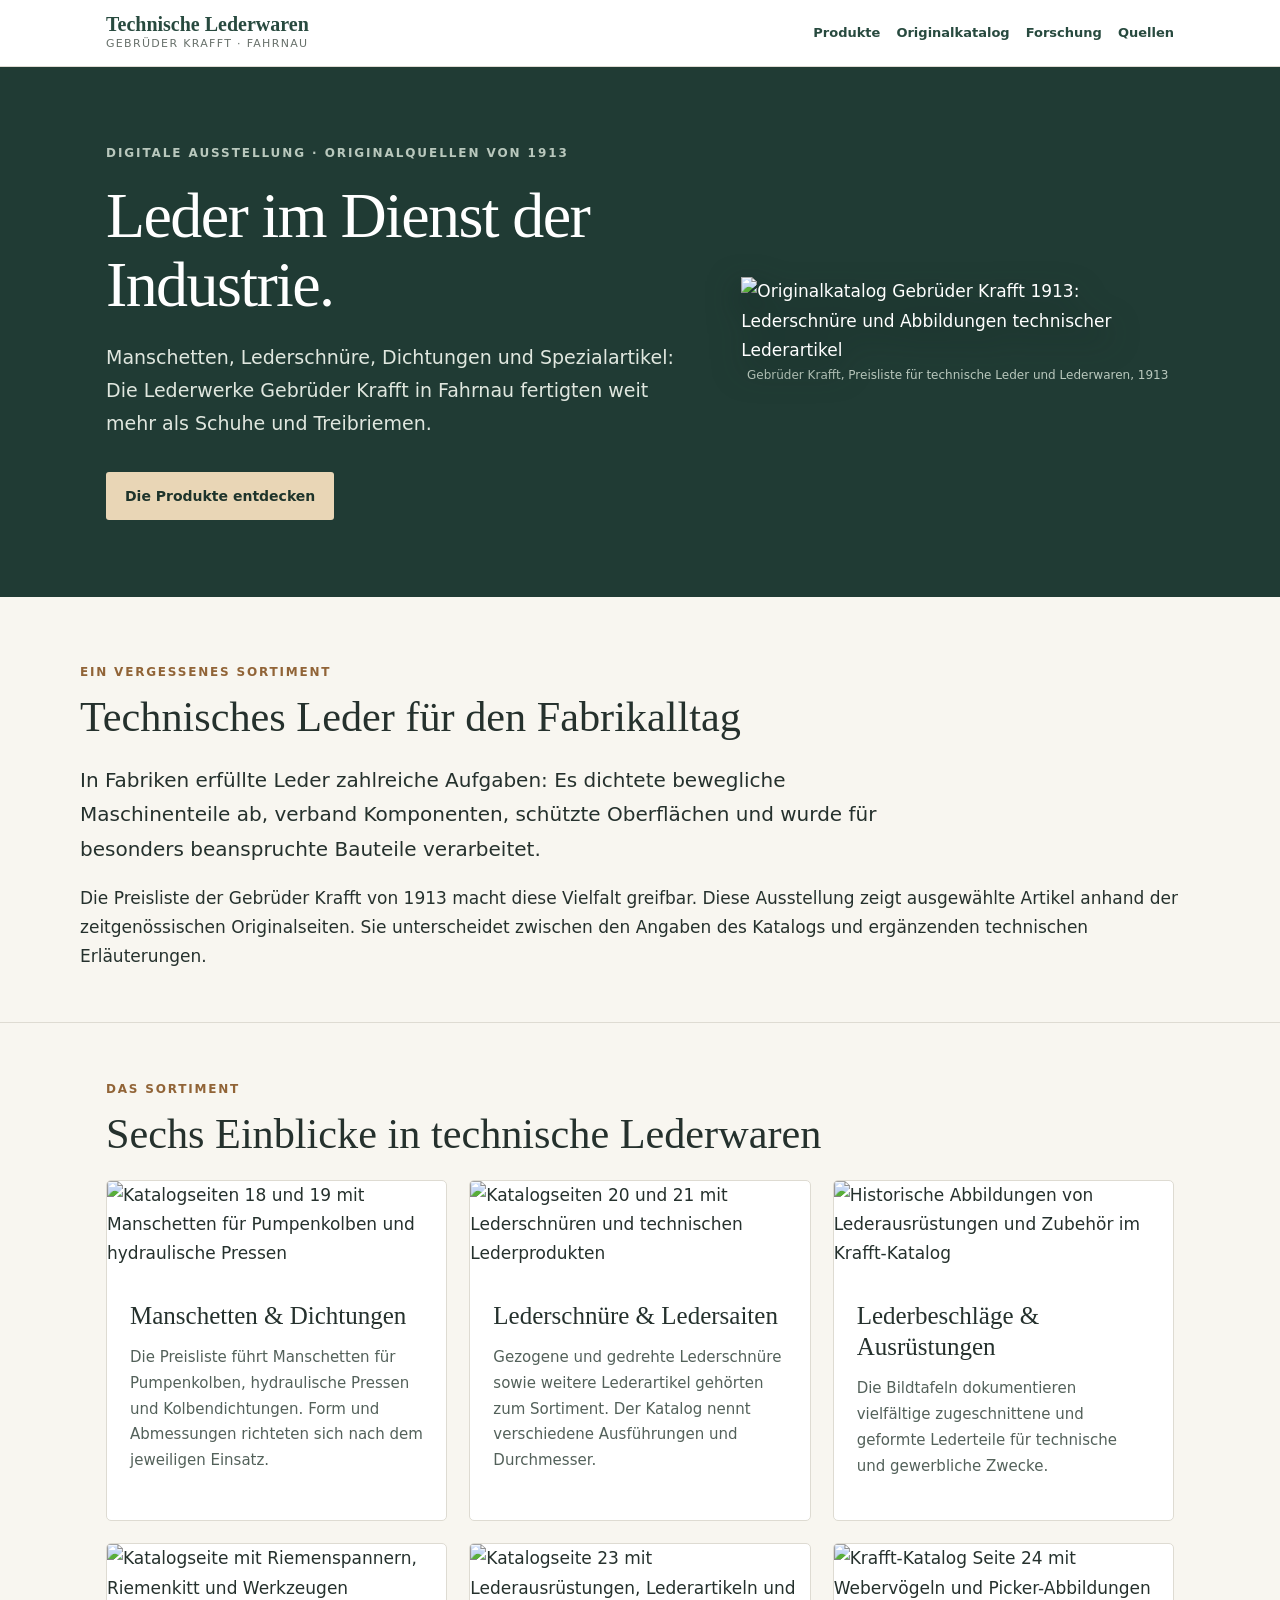
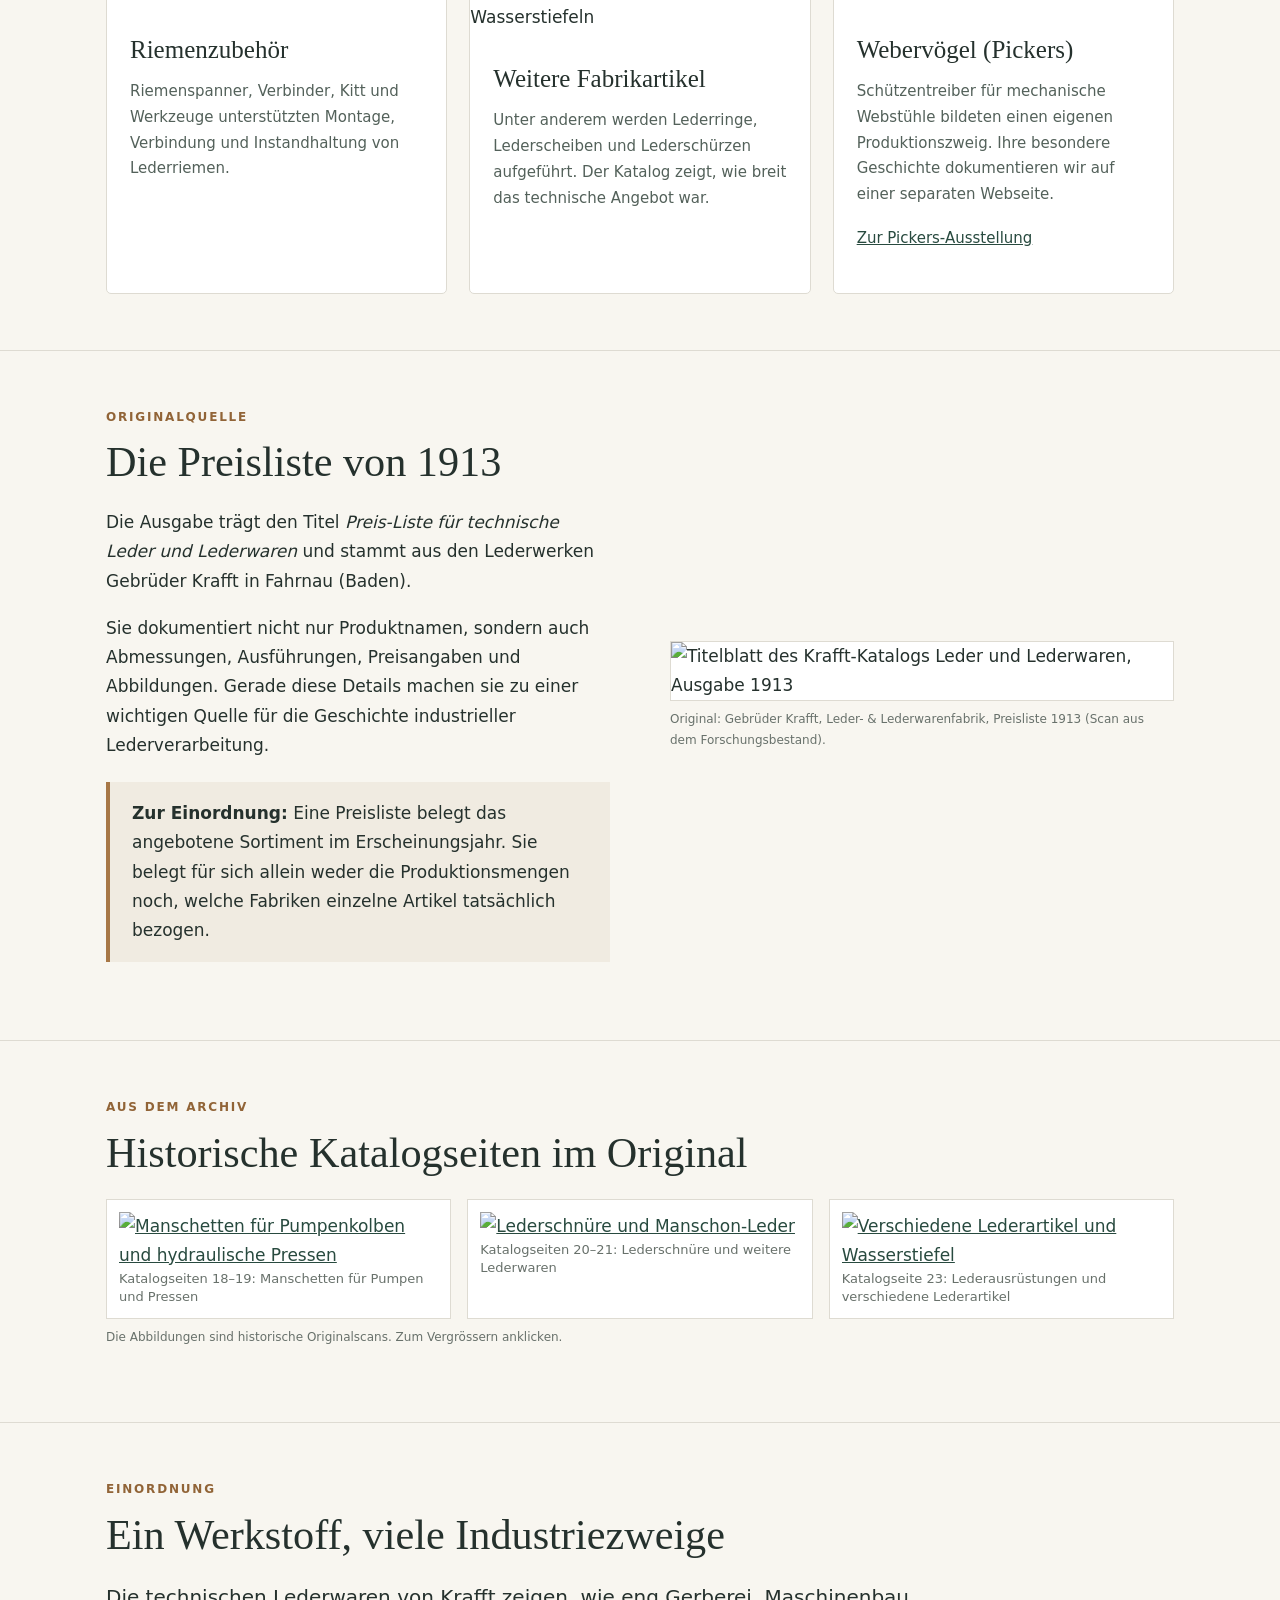
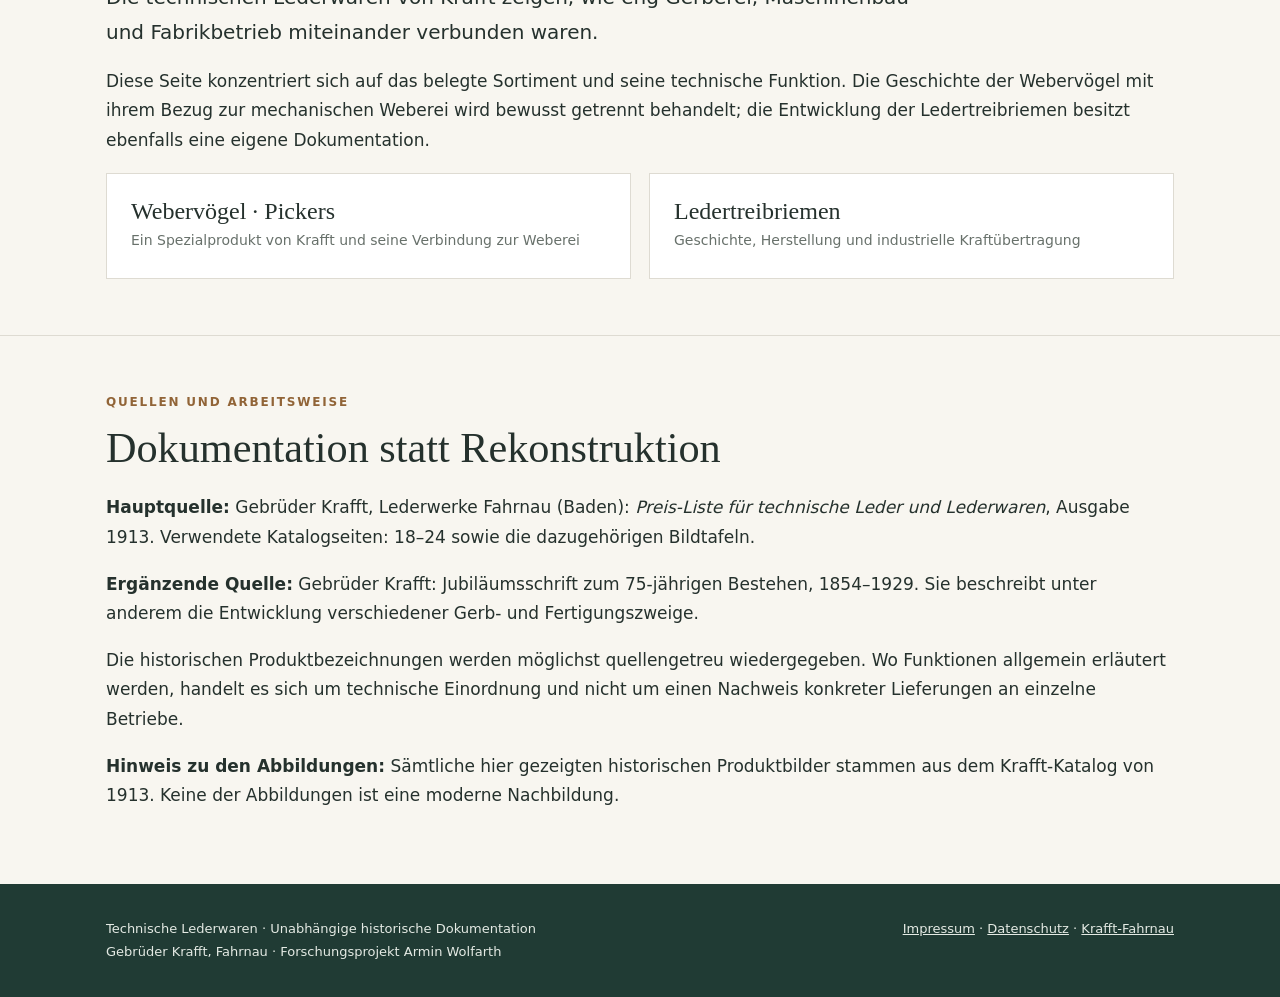
==== index.html @ 9741db90 "Add files via upload" ====
<!doctype html><html lang="de"><head><meta charset="utf-8"><meta name="viewport" content="width=device-width, initial-scale=1"><title>Technische Lederwaren – Gebrüder Krafft Fahrnau | Historischer Katalog 1913</title><meta name="description" content="Historische technische Lederwaren der Gebrüder Krafft in Fahrnau: Manschetten, Dichtungen, Lederschnüre und Fabrikartikel aus dem Originalkatalog von 1913."><meta name="robots" content="index,follow"><link rel="canonical" href="https://technische-lederwaren.krafft-fahrnau.de/index.html"><link rel="stylesheet" href="style.css"></head><body><header><div class="wrap"><a class="brand" href="index.html">Technische Lederwaren<small>Gebrüder Krafft · Fahrnau</small></a><nav><a href="index.html#produkte">Produkte</a><a href="index.html#katalog">Originalkatalog</a><a href="index.html#forschung">Forschung</a><a href="index.html#quellen">Quellen</a></nav></div></header><section class="hero"><div class="wrap"><div><div class="eyebrow">Digitale Ausstellung · Originalquellen von 1913</div><h1>Leder im Dienst der Industrie.</h1><p>Manschetten, Lederschnüre, Dichtungen und Spezialartikel: Die Lederwerke Gebrüder Krafft in Fahrnau fertigten weit mehr als Schuhe und Treibriemen.</p><a class="btn" href="#produkte">Die Produkte entdecken</a></div><figure><img src="assets/katalog-14.jpg" alt="Originalkatalog Gebrüder Krafft 1913: Lederschnüre und Abbildungen technischer Lederartikel"><figcaption>Gebrüder Krafft, Preisliste für technische Leder und Lederwaren, 1913</figcaption></figure></div></section>
<main><section class="intro wrap"><div class="kicker">Ein vergessenes Sortiment</div><h2>Technisches Leder für den Fabrikalltag</h2><p class="lead">In Fabriken erfüllte Leder zahlreiche Aufgaben: Es dichtete bewegliche Maschinenteile ab, verband Komponenten, schützte Oberflächen und wurde für besonders beanspruchte Bauteile verarbeitet.</p><p>Die Preisliste der Gebrüder Krafft von 1913 macht diese Vielfalt greifbar. Diese Ausstellung zeigt ausgewählte Artikel anhand der zeitgenössischen Originalseiten. Sie unterscheidet zwischen den Angaben des Katalogs und ergänzenden technischen Erläuterungen.</p></section>
<section class="section" id="produkte"><div class="wrap"><div class="kicker">Das Sortiment</div><h2>Sechs Einblicke in technische Lederwaren</h2><div class="cards">
<article class="card"><img src="assets/katalog-13.jpg" alt="Katalogseiten 18 und 19 mit Manschetten für Pumpenkolben und hydraulische Pressen"><div class="inside"><h3>Manschetten & Dichtungen</h3><p>Die Preisliste führt Manschetten für Pumpenkolben, hydraulische Pressen und Kolbendichtungen. Form und Abmessungen richteten sich nach dem jeweiligen Einsatz.</p></div></article>
<article class="card"><img src="assets/katalog-14.jpg" alt="Katalogseiten 20 und 21 mit Lederschnüren und technischen Lederprodukten"><div class="inside"><h3>Lederschnüre & Ledersaiten</h3><p>Gezogene und gedrehte Lederschnüre sowie weitere Lederartikel gehörten zum Sortiment. Der Katalog nennt verschiedene Ausführungen und Durchmesser.</p></div></article>
<article class="card"><img src="assets/katalog-15.jpg" alt="Historische Abbildungen von Lederausrüstungen und Zubehör im Krafft-Katalog"><div class="inside"><h3>Lederbeschläge & Ausrüstungen</h3><p>Die Bildtafeln dokumentieren vielfältige zugeschnittene und geformte Lederteile für technische und gewerbliche Zwecke.</p></div></article>
<article class="card"><img src="assets/katalog-17.jpg" alt="Katalogseite mit Riemenspannern, Riemenkitt und Werkzeugen"><div class="inside"><h3>Riemenzubehör</h3><p>Riemenspanner, Verbinder, Kitt und Werkzeuge unterstützten Montage, Verbindung und Instandhaltung von Lederriemen.</p></div></article>
<article class="card"><img src="assets/katalog-18.jpg" alt="Katalogseite 23 mit Lederausrüstungen, Lederartikeln und Wasserstiefeln"><div class="inside"><h3>Weitere Fabrikartikel</h3><p>Unter anderem werden Lederringe, Lederscheiben und Lederschürzen aufgeführt. Der Katalog zeigt, wie breit das technische Angebot war.</p></div></article>
<article class="card"><img src="assets/katalog-19.jpg" alt="Krafft-Katalog Seite 24 mit Webervögeln und Picker-Abbildungen"><div class="inside"><h3>Webervögel (Pickers)</h3><p>Schützentreiber für mechanische Webstühle bildeten einen eigenen Produktionszweig. Ihre besondere Geschichte dokumentieren wir auf einer separaten Webseite.</p><p><a href="https://pickers.krafft-fahrnau.de/">Zur Pickers-Ausstellung</a></p></div></article>
</div></div></section>
<section class="section" id="katalog"><div class="wrap split"><div><div class="kicker">Originalquelle</div><h2>Die Preisliste von 1913</h2><p>Die Ausgabe trägt den Titel <em>Preis-Liste für technische Leder und Lederwaren</em> und stammt aus den Lederwerken Gebrüder Krafft in Fahrnau (Baden).</p><p>Sie dokumentiert nicht nur Produktnamen, sondern auch Abmessungen, Ausführungen, Preisangaben und Abbildungen. Gerade diese Details machen sie zu einer wichtigen Quelle für die Geschichte industrieller Lederverarbeitung.</p><div class="note"><strong>Zur Einordnung:</strong> Eine Preisliste belegt das angebotene Sortiment im Erscheinungsjahr. Sie belegt für sich allein weder die Produktionsmengen noch, welche Fabriken einzelne Artikel tatsächlich bezogen.</div></div><div><img src="assets/katalog-1.jpg" alt="Titelblatt des Krafft-Katalogs Leder und Lederwaren, Ausgabe 1913"><div class="caption">Original: Gebrüder Krafft, Leder- & Lederwarenfabrik, Preisliste 1913 (Scan aus dem Forschungsbestand).</div></div></div></section>
<section class="section"><div class="wrap"><div class="kicker">Aus dem Archiv</div><h2>Historische Katalogseiten im Original</h2><div class="gallery"><figure><a href="assets/katalog-13.jpg"><img loading="lazy" src="assets/katalog-13.jpg" alt="Manschetten für Pumpenkolben und hydraulische Pressen"></a><figcaption>Katalogseiten 18–19: Manschetten für Pumpen und Pressen</figcaption></figure><figure><a href="assets/katalog-14.jpg"><img loading="lazy" src="assets/katalog-14.jpg" alt="Lederschnüre und Manschon-Leder"></a><figcaption>Katalogseiten 20–21: Lederschnüre und weitere Lederwaren</figcaption></figure><figure><a href="assets/katalog-18.jpg"><img loading="lazy" src="assets/katalog-18.jpg" alt="Verschiedene Lederartikel und Wasserstiefel"></a><figcaption>Katalogseite 23: Lederausrüstungen und verschiedene Lederartikel</figcaption></figure></div><p class="caption">Die Abbildungen sind historische Originalscans. Zum Vergrössern anklicken.</p></div></section>
<section class="section" id="forschung"><div class="wrap"><div class="kicker">Einordnung</div><h2>Ein Werkstoff, viele Industriezweige</h2><p class="lead">Die technischen Lederwaren von Krafft zeigen, wie eng Gerberei, Maschinenbau und Fabrikbetrieb miteinander verbunden waren.</p><p>Diese Seite konzentriert sich auf das belegte Sortiment und seine technische Funktion. Die Geschichte der Webervögel mit ihrem Bezug zur mechanischen Weberei wird bewusst getrennt behandelt; die Entwicklung der Ledertreibriemen besitzt ebenfalls eine eigene Dokumentation.</p><div class="links"><a class="linkbox" href="https://pickers.krafft-fahrnau.de/"><strong>Webervögel · Pickers</strong><span>Ein Spezialprodukt von Krafft und seine Verbindung zur Weberei</span></a><a class="linkbox" href="https://ledertreibriemen.de/"><strong>Ledertreibriemen</strong><span>Geschichte, Herstellung und industrielle Kraftübertragung</span></a></div></div></section>
<section class="section" id="quellen"><div class="wrap"><div class="kicker">Quellen und Arbeitsweise</div><h2>Dokumentation statt Rekonstruktion</h2><p><strong>Hauptquelle:</strong> Gebrüder Krafft, Lederwerke Fahrnau (Baden): <em>Preis-Liste für technische Leder und Lederwaren</em>, Ausgabe 1913. Verwendete Katalogseiten: 18–24 sowie die dazugehörigen Bildtafeln.</p><p><strong>Ergänzende Quelle:</strong> Gebrüder Krafft: Jubiläumsschrift zum 75-jährigen Bestehen, 1854–1929. Sie beschreibt unter anderem die Entwicklung verschiedener Gerb- und Fertigungszweige.</p><p>Die historischen Produktbezeichnungen werden möglichst quellengetreu wiedergegeben. Wo Funktionen allgemein erläutert werden, handelt es sich um technische Einordnung und nicht um einen Nachweis konkreter Lieferungen an einzelne Betriebe.</p><p><strong>Hinweis zu den Abbildungen:</strong> Sämtliche hier gezeigten historischen Produktbilder stammen aus dem Krafft-Katalog von 1913. Keine der Abbildungen ist eine moderne Nachbildung.</p></div></section></main><footer><div class="wrap"><div>Technische Lederwaren · Unabhängige historische Dokumentation<br>Gebrüder Krafft, Fahrnau · Forschungsprojekt Armin Wolfarth</div><div><a href="impressum.html">Impressum</a> · <a href="datenschutz.html">Datenschutz</a> · <a href="https://krafft-fahrnau.de/">Krafft-Fahrnau</a></div></div></footer></body></html>
---- style.css ----
:root{--ink:#25312d;--muted:#68716b;--paper:#f8f6f0;--white:#fff;--green:#284a3f;--gold:#a77746;--line:#dedbd2}*{box-sizing:border-box}html{scroll-behavior:smooth}body{margin:0;background:var(--paper);color:var(--ink);font:17px/1.72 system-ui,-apple-system,'Segoe UI',sans-serif}a{color:var(--green)}a:hover{text-decoration-color:var(--gold)}.wrap{max-width:1120px;margin:auto;padding:0 26px}header{background:white;border-bottom:1px solid var(--line);position:sticky;top:0;z-index:5}header .wrap{display:flex;justify-content:space-between;align-items:center;gap:20px;padding-top:13px;padding-bottom:13px}.brand{font-family:Georgia,serif;font-weight:bold;font-size:20px;text-decoration:none;line-height:1.15}.brand small{display:block;font:11px/1.5 system-ui;letter-spacing:.12em;text-transform:uppercase;color:var(--muted)}nav{display:flex;gap:16px;flex-wrap:wrap}nav a{font-size:13px;text-decoration:none;font-weight:650}.hero{background:#203b34;color:white;overflow:hidden}.hero .wrap{display:grid;grid-template-columns:1.15fr .85fr;align-items:center;gap:50px;min-height:530px}.eyebrow{text-transform:uppercase;letter-spacing:.16em;font-size:12px;font-weight:750;color:#b9c8bd}.hero h1{font:normal clamp(39px,5vw,68px)/1.08 Georgia,serif;letter-spacing:-.025em;margin:18px 0 22px}.hero p{color:#e0e7df;max-width:610px;font-size:19px}.hero figure{margin:0;align-self:stretch;display:flex;flex-direction:column;justify-content:center;padding:25px 0}.hero img{width:100%;max-height:455px;object-fit:contain;filter:drop-shadow(0 12px 16px #10221e)}.hero figcaption{font-size:12px;color:#b9c8bd;text-align:center}.btn{display:inline-block;margin-top:15px;background:#e9d6b6;color:#1e342b;padding:12px 19px;border-radius:3px;text-decoration:none;font-weight:750;font-size:14px}.intro{padding:65px 0 32px}.kicker{color:#916437;text-transform:uppercase;font-size:12px;font-weight:750;letter-spacing:.15em}h2{font:normal clamp(30px,3.3vw,45px)/1.2 Georgia,serif;margin:10px 0 20px}h3{font:normal 25px/1.25 Georgia,serif;margin:8px 0 14px}p{margin:0 0 18px}.lead{font-size:20px;max-width:820px}.section{padding:56px 0;border-top:1px solid var(--line)}.cards{display:grid;grid-template-columns:repeat(3,1fr);gap:22px}.card{background:white;border:1px solid var(--line);border-radius:5px;overflow:hidden}.card img{width:100%;height:245px;object-fit:cover;object-position:center}.card .inside{padding:23px}.card p{font-size:15px;color:#53615a}.split{display:grid;grid-template-columns:1fr 1fr;gap:60px;align-items:center}.split img{width:100%;border:1px solid var(--line);background:white}.caption{font-size:12px;color:var(--muted);margin-top:8px}.gallery{display:grid;grid-template-columns:repeat(3,1fr);gap:16px}.gallery figure{margin:0;background:white;border:1px solid var(--line);padding:12px}.gallery img{width:100%;height:300px;object-fit:contain}.gallery figcaption{font-size:13px;color:var(--muted);line-height:1.4}.note{border-left:4px solid var(--gold);padding:17px 22px;background:#f0ebe1;margin:22px 0}.links{display:grid;grid-template-columns:1fr 1fr;gap:18px}.linkbox{display:block;background:white;border:1px solid var(--line);padding:24px;text-decoration:none}.linkbox strong{display:block;font:24px Georgia,serif;color:var(--ink)}.linkbox span{color:var(--muted);font-size:14px}footer{background:#203b34;color:#e4eae4;padding:34px 0;font-size:13px}footer a{color:#e4eae4}footer .wrap{display:flex;justify-content:space-between;gap:20px;flex-wrap:wrap}.legal{max-width:780px;padding-top:65px;padding-bottom:85px}ul{padding-left:22px}li{margin-bottom:9px}@media(max-width:800px){header{position:static}header .wrap{display:block}nav{margin-top:14px}.hero .wrap,.split{grid-template-columns:1fr;gap:10px}.hero .wrap{padding-top:55px}.hero figure{padding-bottom:35px}.cards,.gallery,.links{grid-template-columns:1fr}.gallery img{height:auto;max-height:480px}.card img{height:300px}}
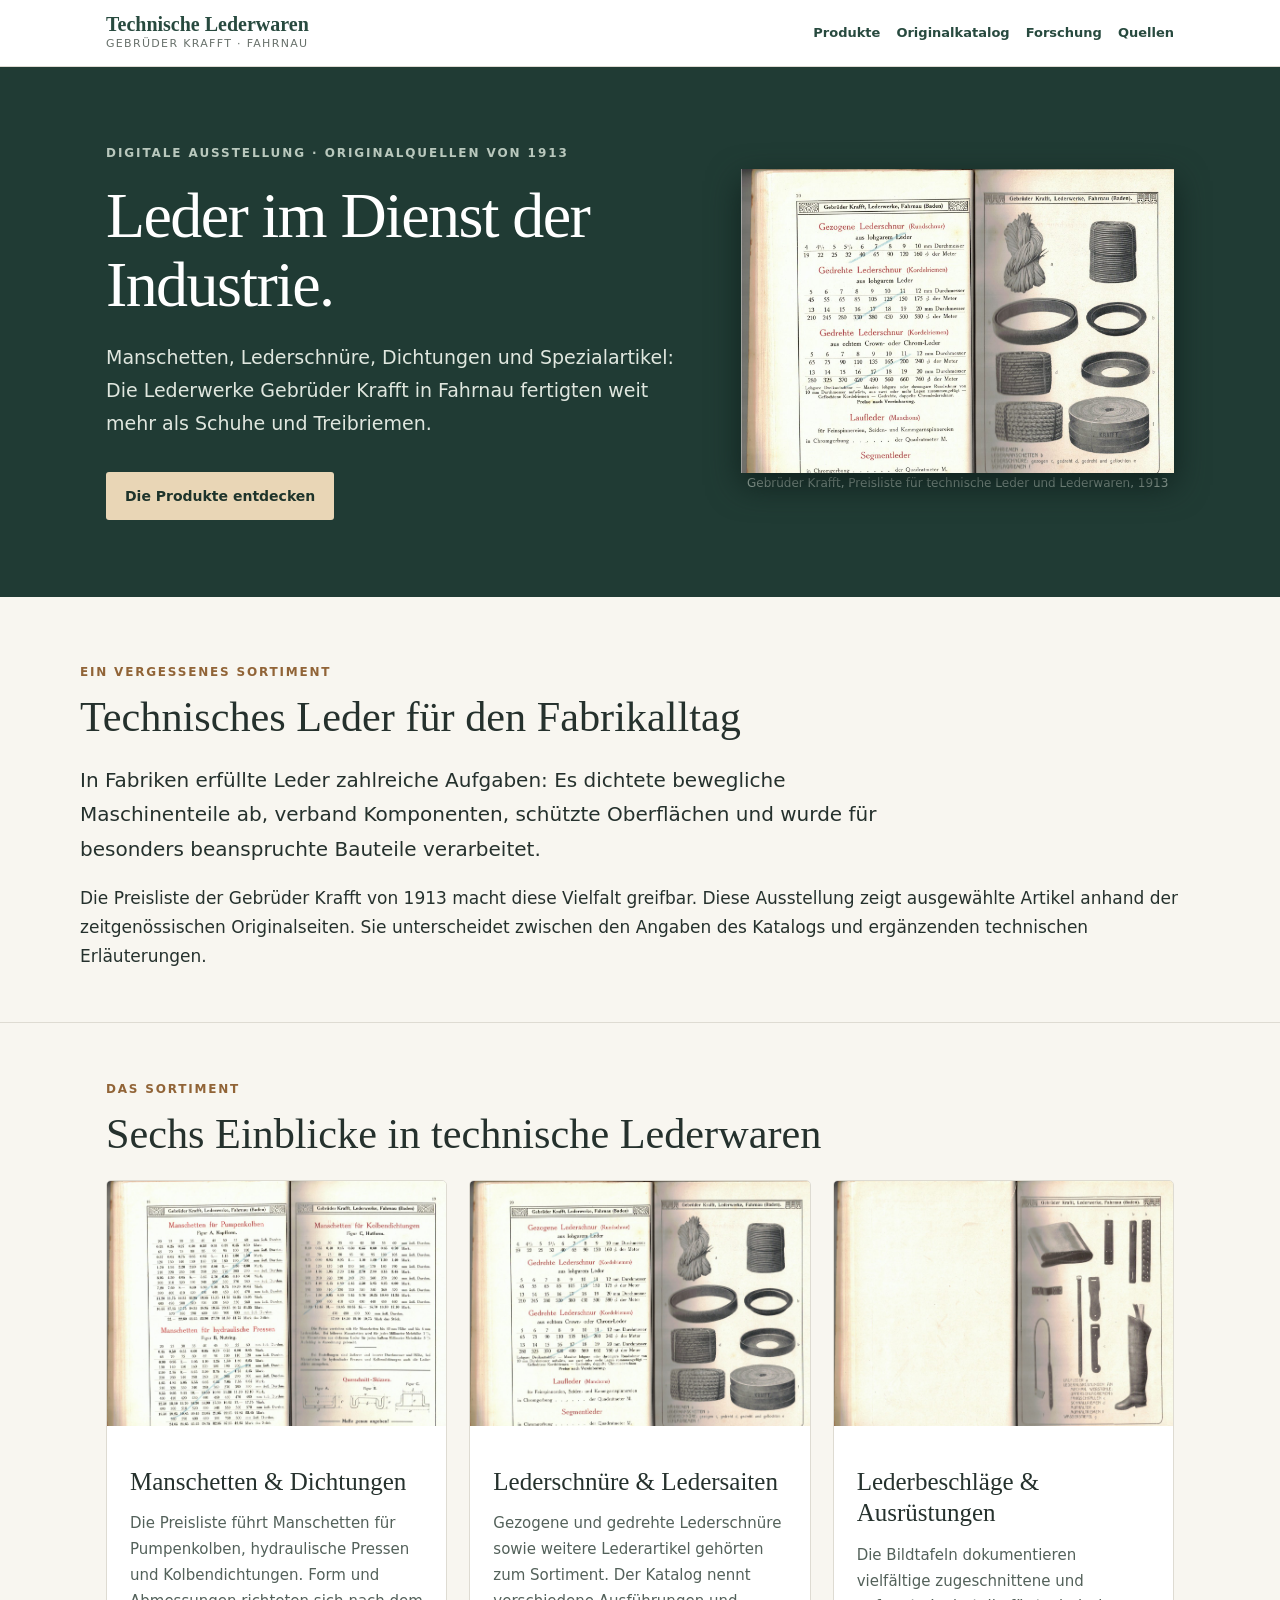
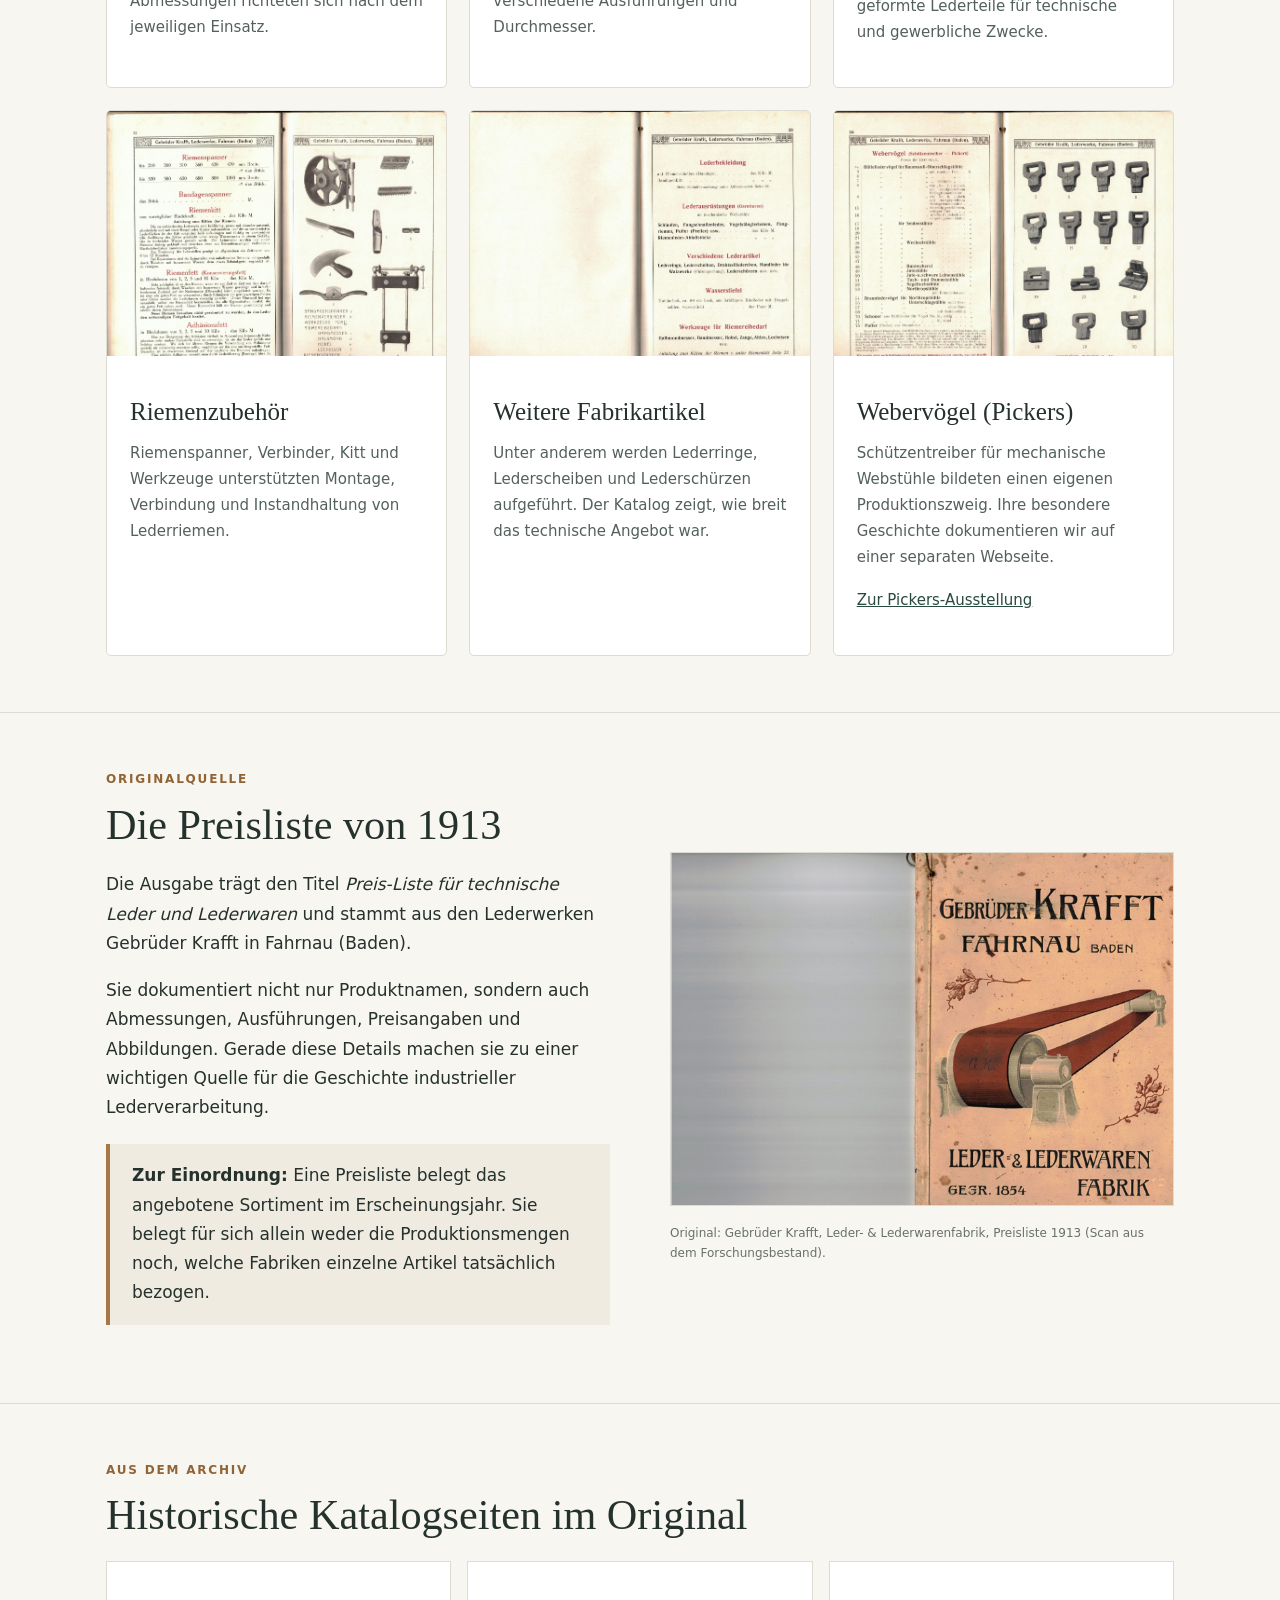
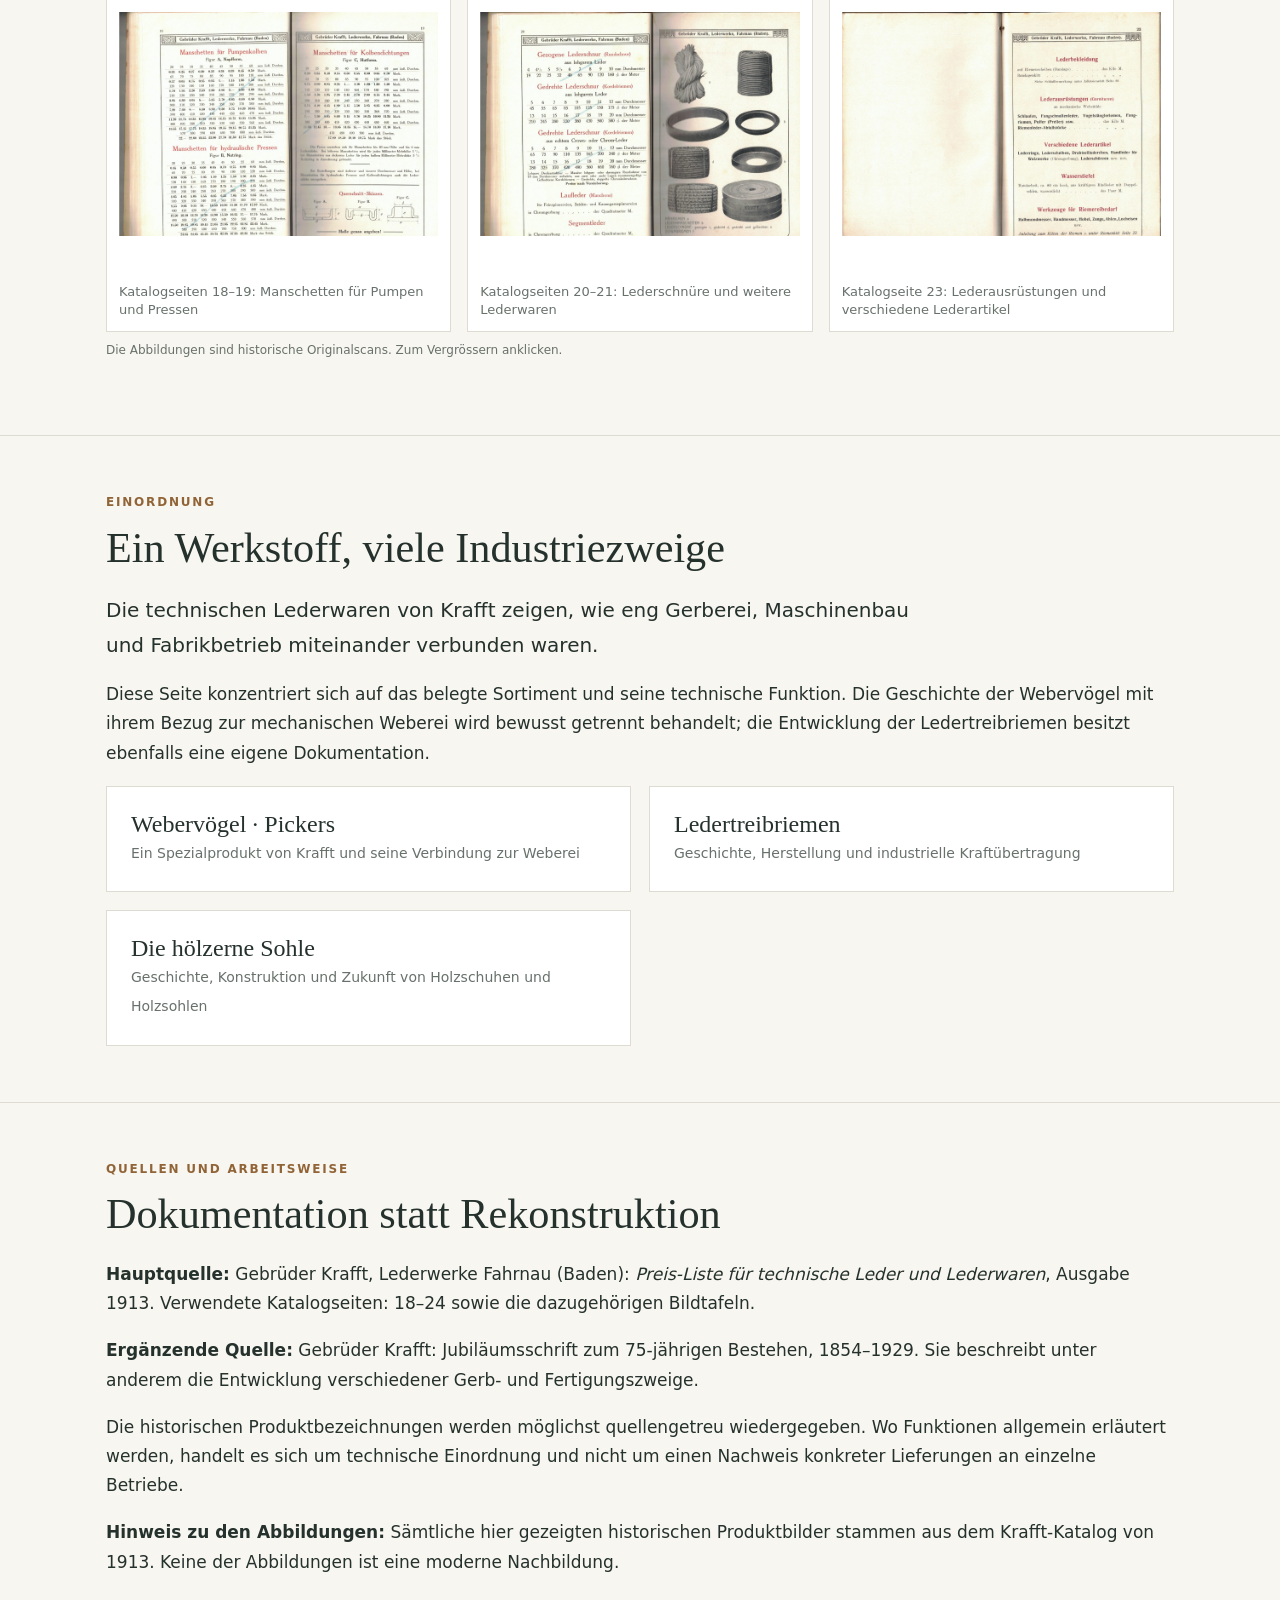
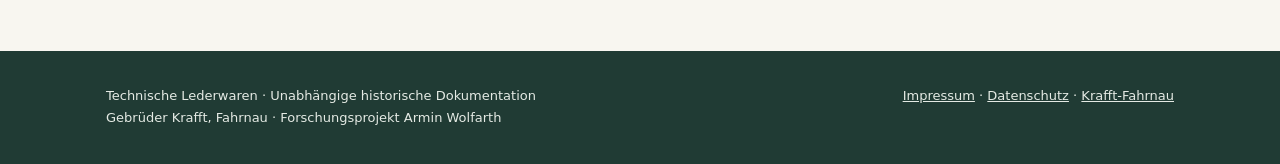
==== commit 26158353: "Add files via upload" ====
--- a/index.html
+++ b/index.html
@@ -10,5 +10,5 @@
 </div></div></section>
 <section class="section" id="katalog"><div class="wrap split"><div><div class="kicker">Originalquelle</div><h2>Die Preisliste von 1913</h2><p>Die Ausgabe trägt den Titel <em>Preis-Liste für technische Leder und Lederwaren</em> und stammt aus den Lederwerken Gebrüder Krafft in Fahrnau (Baden).</p><p>Sie dokumentiert nicht nur Produktnamen, sondern auch Abmessungen, Ausführungen, Preisangaben und Abbildungen. Gerade diese Details machen sie zu einer wichtigen Quelle für die Geschichte industrieller Lederverarbeitung.</p><div class="note"><strong>Zur Einordnung:</strong> Eine Preisliste belegt das angebotene Sortiment im Erscheinungsjahr. Sie belegt für sich allein weder die Produktionsmengen noch, welche Fabriken einzelne Artikel tatsächlich bezogen.</div></div><div><img src="assets/katalog-1.jpg" alt="Titelblatt des Krafft-Katalogs Leder und Lederwaren, Ausgabe 1913"><div class="caption">Original: Gebrüder Krafft, Leder- & Lederwarenfabrik, Preisliste 1913 (Scan aus dem Forschungsbestand).</div></div></div></section>
 <section class="section"><div class="wrap"><div class="kicker">Aus dem Archiv</div><h2>Historische Katalogseiten im Original</h2><div class="gallery"><figure><a href="assets/katalog-13.jpg"><img loading="lazy" src="assets/katalog-13.jpg" alt="Manschetten für Pumpenkolben und hydraulische Pressen"></a><figcaption>Katalogseiten 18–19: Manschetten für Pumpen und Pressen</figcaption></figure><figure><a href="assets/katalog-14.jpg"><img loading="lazy" src="assets/katalog-14.jpg" alt="Lederschnüre und Manschon-Leder"></a><figcaption>Katalogseiten 20–21: Lederschnüre und weitere Lederwaren</figcaption></figure><figure><a href="assets/katalog-18.jpg"><img loading="lazy" src="assets/katalog-18.jpg" alt="Verschiedene Lederartikel und Wasserstiefel"></a><figcaption>Katalogseite 23: Lederausrüstungen und verschiedene Lederartikel</figcaption></figure></div><p class="caption">Die Abbildungen sind historische Originalscans. Zum Vergrössern anklicken.</p></div></section>
-<section class="section" id="forschung"><div class="wrap"><div class="kicker">Einordnung</div><h2>Ein Werkstoff, viele Industriezweige</h2><p class="lead">Die technischen Lederwaren von Krafft zeigen, wie eng Gerberei, Maschinenbau und Fabrikbetrieb miteinander verbunden waren.</p><p>Diese Seite konzentriert sich auf das belegte Sortiment und seine technische Funktion. Die Geschichte der Webervögel mit ihrem Bezug zur mechanischen Weberei wird bewusst getrennt behandelt; die Entwicklung der Ledertreibriemen besitzt ebenfalls eine eigene Dokumentation.</p><div class="links"><a class="linkbox" href="https://pickers.krafft-fahrnau.de/"><strong>Webervögel · Pickers</strong><span>Ein Spezialprodukt von Krafft und seine Verbindung zur Weberei</span></a><a class="linkbox" href="https://ledertreibriemen.de/"><strong>Ledertreibriemen</strong><span>Geschichte, Herstellung und industrielle Kraftübertragung</span></a></div></div></section>
+<section class="section" id="forschung"><div class="wrap"><div class="kicker">Einordnung</div><h2>Ein Werkstoff, viele Industriezweige</h2><p class="lead">Die technischen Lederwaren von Krafft zeigen, wie eng Gerberei, Maschinenbau und Fabrikbetrieb miteinander verbunden waren.</p><p>Diese Seite konzentriert sich auf das belegte Sortiment und seine technische Funktion. Die Geschichte der Webervögel mit ihrem Bezug zur mechanischen Weberei wird bewusst getrennt behandelt; die Entwicklung der Ledertreibriemen besitzt ebenfalls eine eigene Dokumentation.</p><div class="links"><a class="linkbox" href="https://pickers.krafft-fahrnau.de/"><strong>Webervögel · Pickers</strong><span>Ein Spezialprodukt von Krafft und seine Verbindung zur Weberei</span></a><a class="linkbox" href="https://ledertreibriemen.de/"><strong>Ledertreibriemen</strong><span>Geschichte, Herstellung und industrielle Kraftübertragung</span></a><a class="linkbox" href="https://hoelzernesohle.de/"><strong>Die hölzerne Sohle</strong><span>Geschichte, Konstruktion und Zukunft von Holzschuhen und Holzsohlen</span></a></div></div></section>
 <section class="section" id="quellen"><div class="wrap"><div class="kicker">Quellen und Arbeitsweise</div><h2>Dokumentation statt Rekonstruktion</h2><p><strong>Hauptquelle:</strong> Gebrüder Krafft, Lederwerke Fahrnau (Baden): <em>Preis-Liste für technische Leder und Lederwaren</em>, Ausgabe 1913. Verwendete Katalogseiten: 18–24 sowie die dazugehörigen Bildtafeln.</p><p><strong>Ergänzende Quelle:</strong> Gebrüder Krafft: Jubiläumsschrift zum 75-jährigen Bestehen, 1854–1929. Sie beschreibt unter anderem die Entwicklung verschiedener Gerb- und Fertigungszweige.</p><p>Die historischen Produktbezeichnungen werden möglichst quellengetreu wiedergegeben. Wo Funktionen allgemein erläutert werden, handelt es sich um technische Einordnung und nicht um einen Nachweis konkreter Lieferungen an einzelne Betriebe.</p><p><strong>Hinweis zu den Abbildungen:</strong> Sämtliche hier gezeigten historischen Produktbilder stammen aus dem Krafft-Katalog von 1913. Keine der Abbildungen ist eine moderne Nachbildung.</p></div></section></main><footer><div class="wrap"><div>Technische Lederwaren · Unabhängige historische Dokumentation<br>Gebrüder Krafft, Fahrnau · Forschungsprojekt Armin Wolfarth</div><div><a href="impressum.html">Impressum</a> · <a href="datenschutz.html">Datenschutz</a> · <a href="https://krafft-fahrnau.de/">Krafft-Fahrnau</a></div></div></footer></body></html>
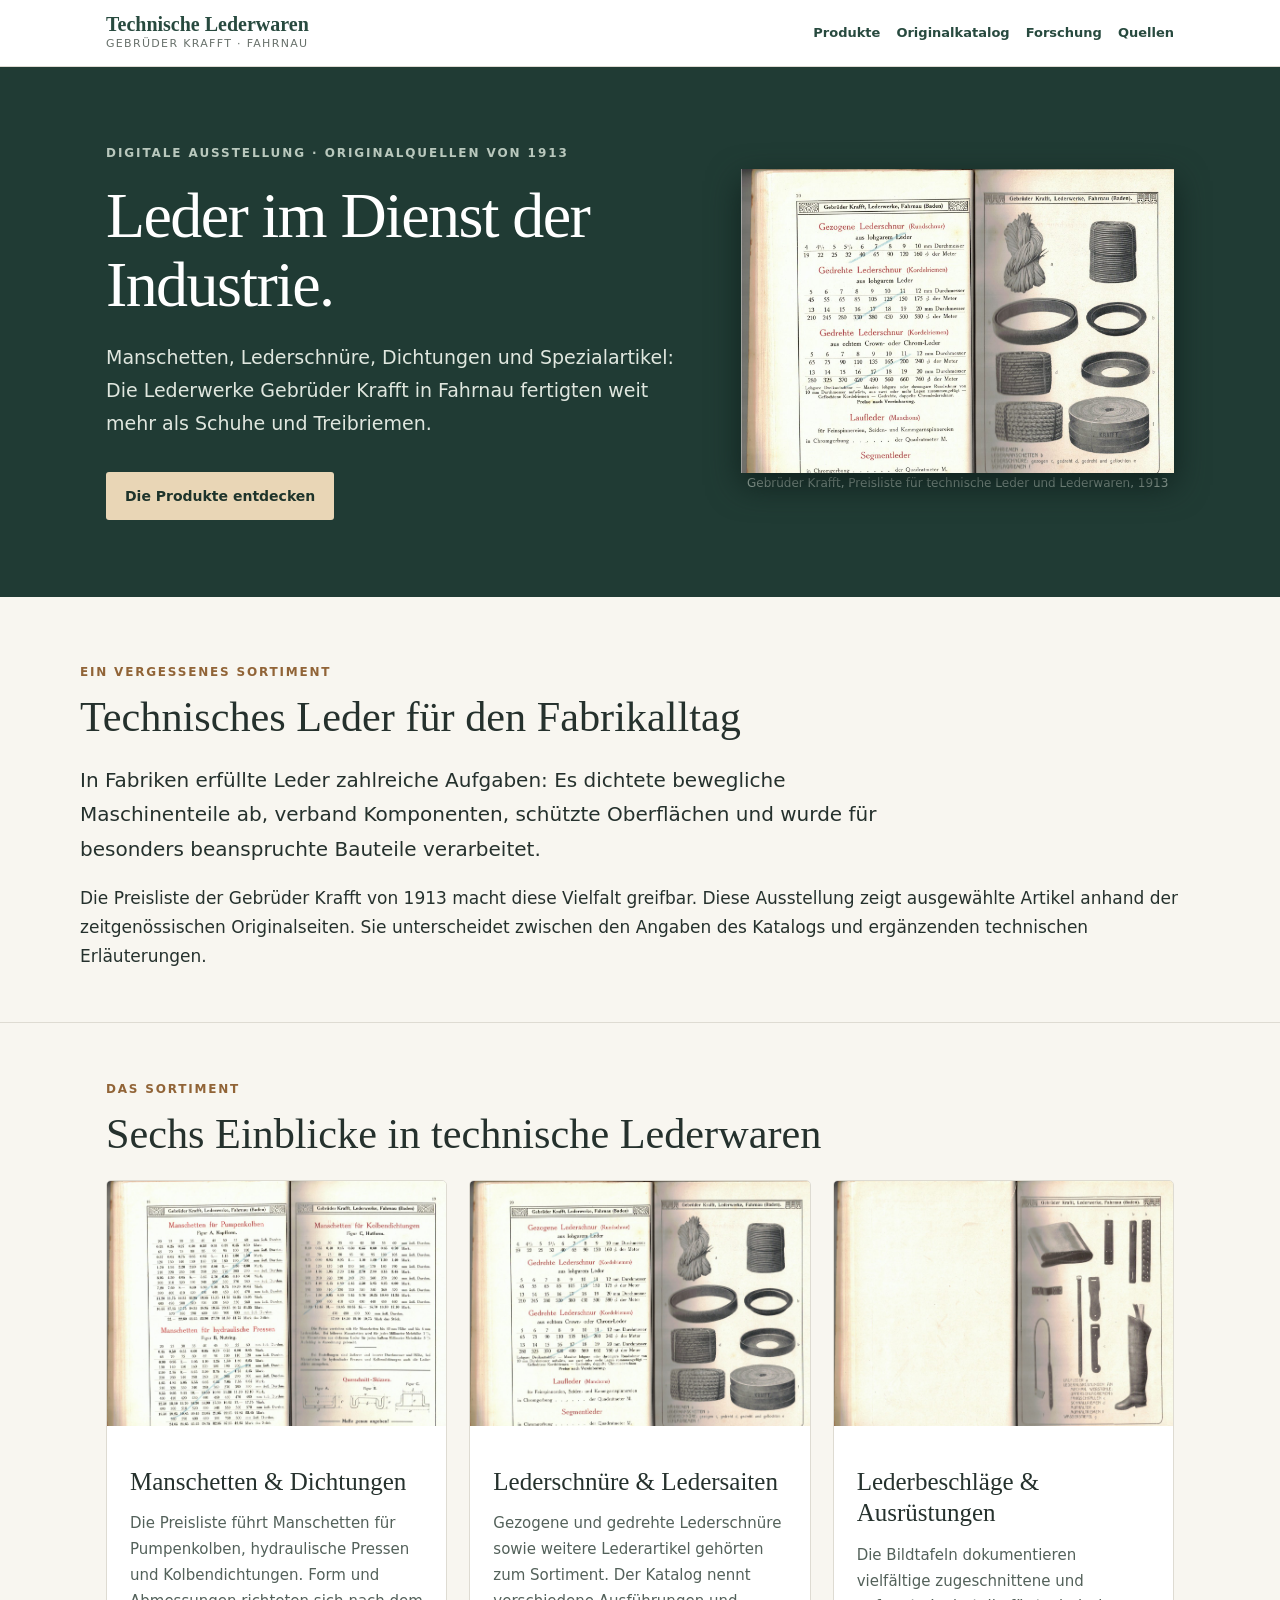
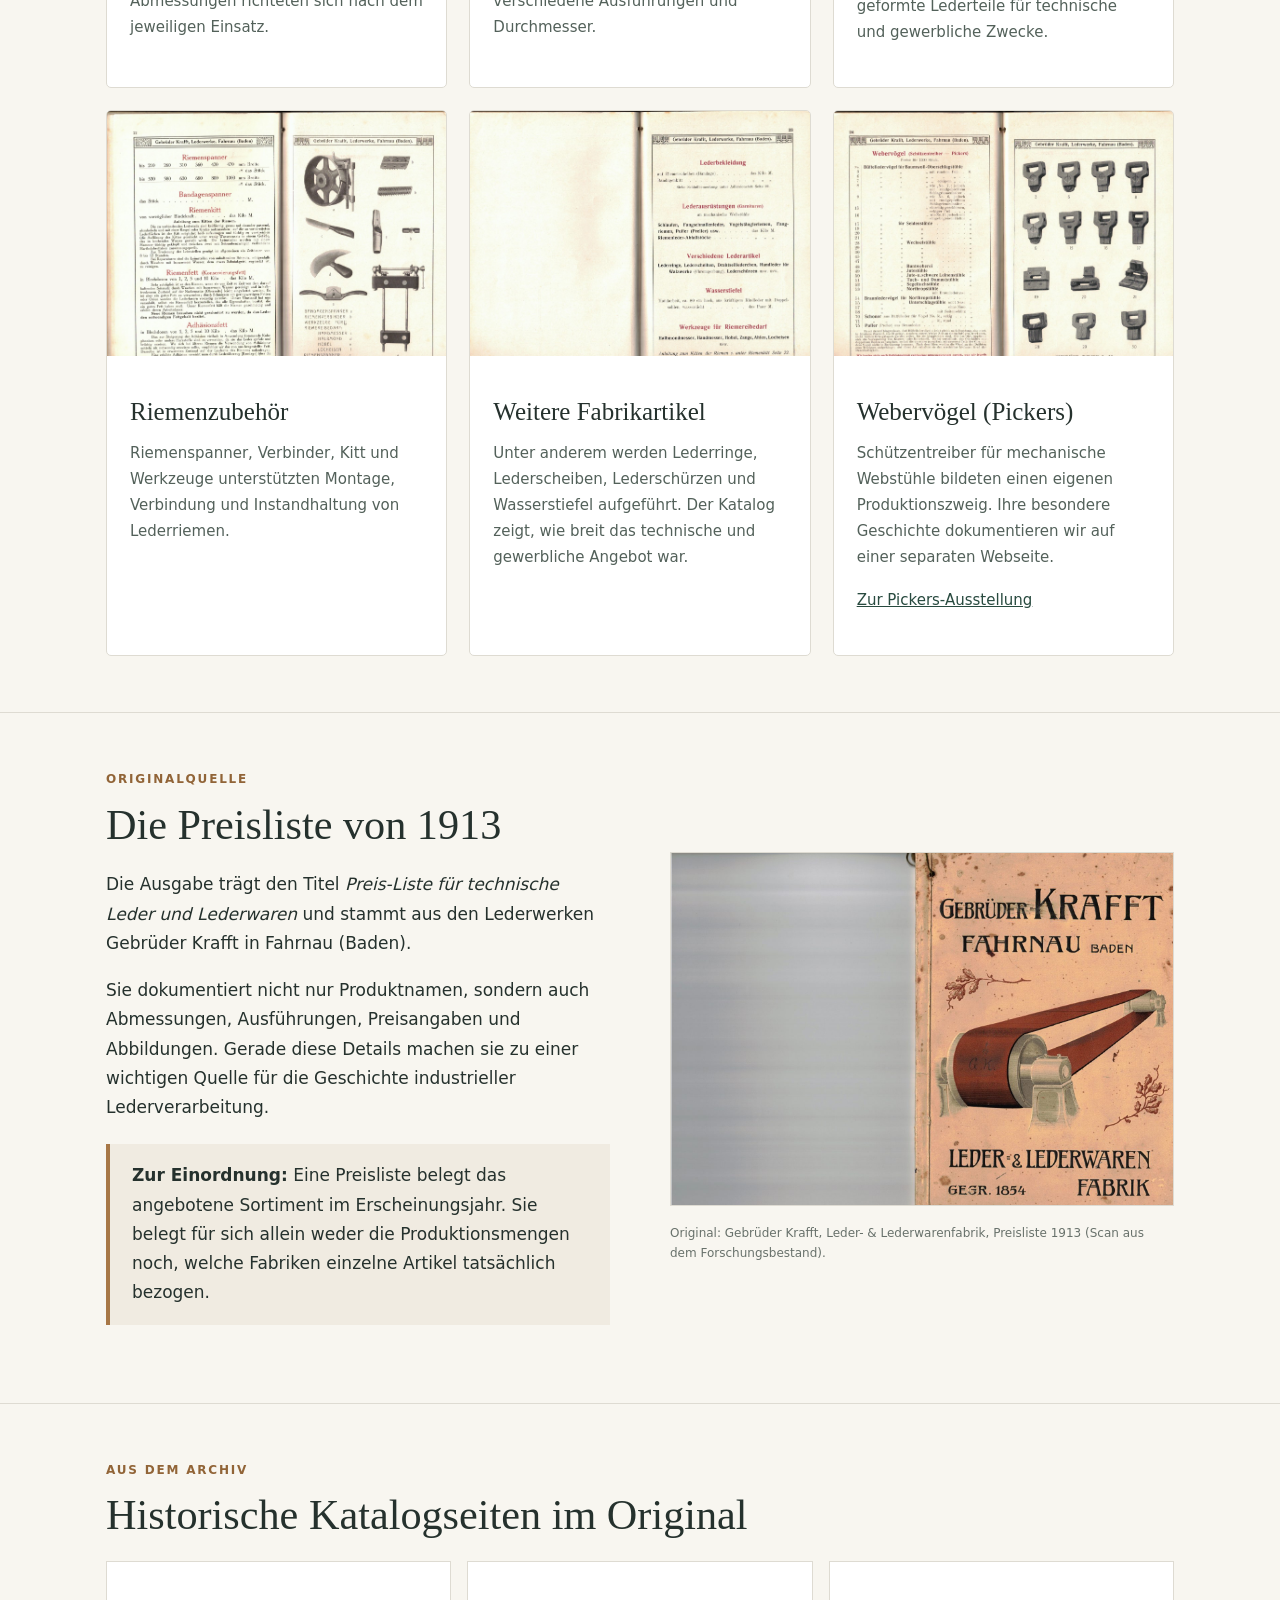
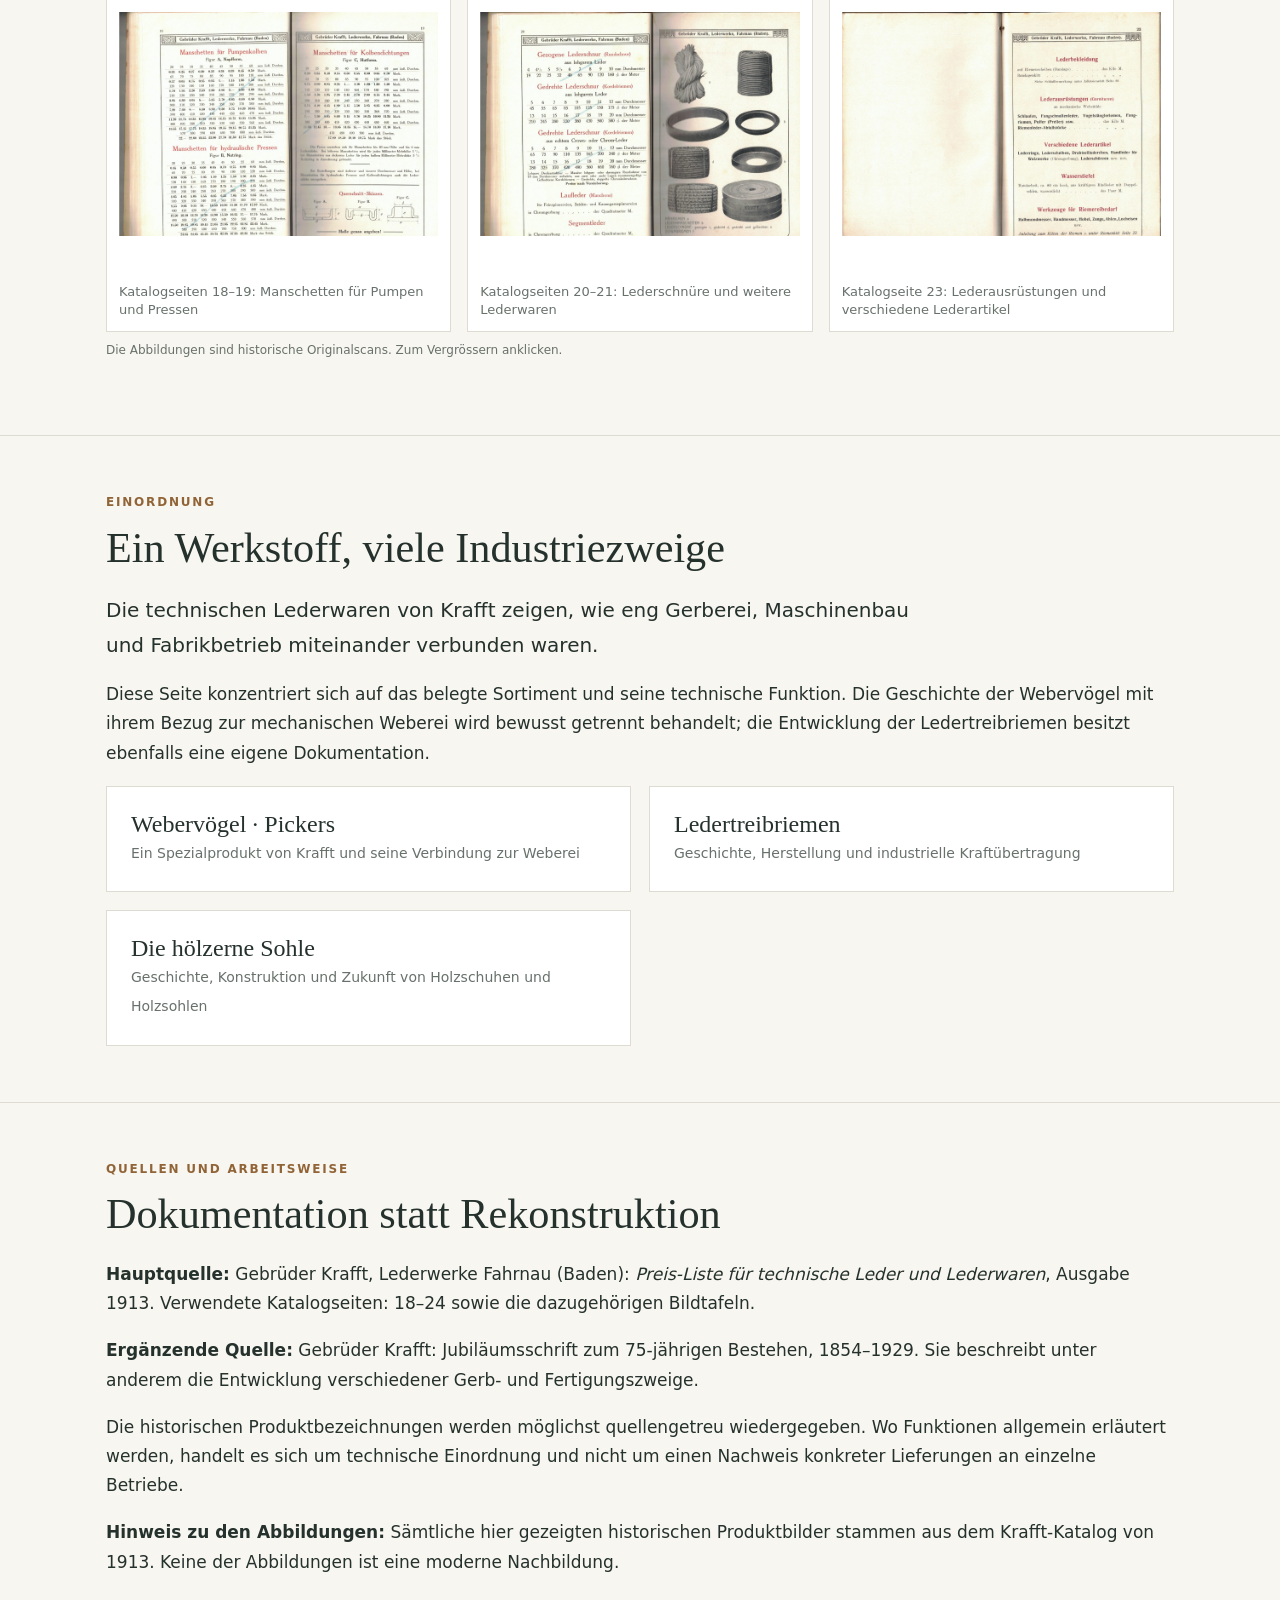
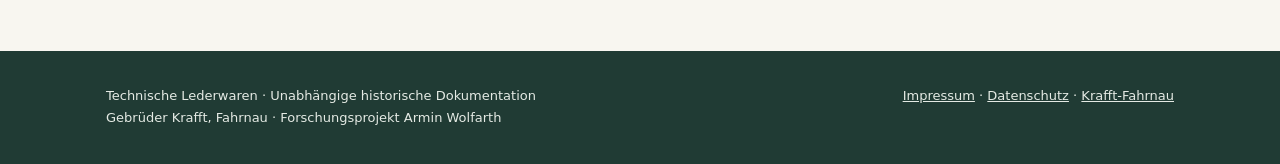
==== commit 5958d03f: "Add files via upload" ====
--- a/index.html
+++ b/index.html
@@ -1,14 +1,32 @@
-<!doctype html><html lang="de"><head><meta charset="utf-8"><meta name="viewport" content="width=device-width, initial-scale=1"><title>Technische Lederwaren – Gebrüder Krafft Fahrnau | Historischer Katalog 1913</title><meta name="description" content="Historische technische Lederwaren der Gebrüder Krafft in Fahrnau: Manschetten, Dichtungen, Lederschnüre und Fabrikartikel aus dem Originalkatalog von 1913."><meta name="robots" content="index,follow"><link rel="canonical" href="https://technische-lederwaren.krafft-fahrnau.de/index.html"><link rel="stylesheet" href="style.css"></head><body><header><div class="wrap"><a class="brand" href="index.html">Technische Lederwaren<small>Gebrüder Krafft · Fahrnau</small></a><nav><a href="index.html#produkte">Produkte</a><a href="index.html#katalog">Originalkatalog</a><a href="index.html#forschung">Forschung</a><a href="index.html#quellen">Quellen</a></nav></div></header><section class="hero"><div class="wrap"><div><div class="eyebrow">Digitale Ausstellung · Originalquellen von 1913</div><h1>Leder im Dienst der Industrie.</h1><p>Manschetten, Lederschnüre, Dichtungen und Spezialartikel: Die Lederwerke Gebrüder Krafft in Fahrnau fertigten weit mehr als Schuhe und Treibriemen.</p><a class="btn" href="#produkte">Die Produkte entdecken</a></div><figure><img src="assets/katalog-14.jpg" alt="Originalkatalog Gebrüder Krafft 1913: Lederschnüre und Abbildungen technischer Lederartikel"><figcaption>Gebrüder Krafft, Preisliste für technische Leder und Lederwaren, 1913</figcaption></figure></div></section>
-<main><section class="intro wrap"><div class="kicker">Ein vergessenes Sortiment</div><h2>Technisches Leder für den Fabrikalltag</h2><p class="lead">In Fabriken erfüllte Leder zahlreiche Aufgaben: Es dichtete bewegliche Maschinenteile ab, verband Komponenten, schützte Oberflächen und wurde für besonders beanspruchte Bauteile verarbeitet.</p><p>Die Preisliste der Gebrüder Krafft von 1913 macht diese Vielfalt greifbar. Diese Ausstellung zeigt ausgewählte Artikel anhand der zeitgenössischen Originalseiten. Sie unterscheidet zwischen den Angaben des Katalogs und ergänzenden technischen Erläuterungen.</p></section>
+<!doctype html>
+<html lang="de">
+<head>
+<meta charset="utf-8">
+<meta name="viewport" content="width=device-width, initial-scale=1">
+<title>Technische Lederwaren – Gebrüder Krafft Fahrnau | Historischer Katalog 1913</title>
+<meta name="description" content="Historische technische Lederwaren der Gebrüder Krafft in Fahrnau: Manschetten, Dichtungen, Lederschnüre und Fabrikartikel aus dem Originalkatalog von 1913.">
+<meta name="robots" content="index,follow">
+<link rel="canonical" href="https://technische-lederwaren.krafft-fahrnau.de/">
+<link rel="stylesheet" href="style.css">
+</head>
+<body>
+<header><div class="wrap"><a class="brand" href="index.html">Technische Lederwaren<small>Gebrüder Krafft · Fahrnau</small></a><nav aria-label="Hauptnavigation"><a href="index.html#produkte">Produkte</a><a href="index.html#katalog">Originalkatalog</a><a href="index.html#forschung">Forschung</a><a href="index.html#quellen">Quellen</a></nav></div></header>
+<section class="hero"><div class="wrap"><div><div class="eyebrow">Digitale Ausstellung · Originalquellen von 1913</div><h1>Leder im Dienst der Industrie.</h1><p>Manschetten, Lederschnüre, Dichtungen und Spezialartikel: Die Lederwerke Gebrüder Krafft in Fahrnau fertigten weit mehr als Schuhe und Treibriemen.</p><a class="btn" href="#produkte">Die Produkte entdecken</a></div><figure><img src="assets/katalog-14.jpg" alt="Originalkatalog Gebrüder Krafft 1913: Lederschnüre und Abbildungen technischer Lederartikel"><figcaption>Gebrüder Krafft, Preisliste für technische Leder und Lederwaren, 1913</figcaption></figure></div></section>
+<main>
+<section class="intro wrap"><div class="kicker">Ein vergessenes Sortiment</div><h2>Technisches Leder für den Fabrikalltag</h2><p class="lead">In Fabriken erfüllte Leder zahlreiche Aufgaben: Es dichtete bewegliche Maschinenteile ab, verband Komponenten, schützte Oberflächen und wurde für besonders beanspruchte Bauteile verarbeitet.</p><p>Die Preisliste der Gebrüder Krafft von 1913 macht diese Vielfalt greifbar. Diese Ausstellung zeigt ausgewählte Artikel anhand der zeitgenössischen Originalseiten. Sie unterscheidet zwischen den Angaben des Katalogs und ergänzenden technischen Erläuterungen.</p></section>
 <section class="section" id="produkte"><div class="wrap"><div class="kicker">Das Sortiment</div><h2>Sechs Einblicke in technische Lederwaren</h2><div class="cards">
-<article class="card"><img src="assets/katalog-13.jpg" alt="Katalogseiten 18 und 19 mit Manschetten für Pumpenkolben und hydraulische Pressen"><div class="inside"><h3>Manschetten & Dichtungen</h3><p>Die Preisliste führt Manschetten für Pumpenkolben, hydraulische Pressen und Kolbendichtungen. Form und Abmessungen richteten sich nach dem jeweiligen Einsatz.</p></div></article>
-<article class="card"><img src="assets/katalog-14.jpg" alt="Katalogseiten 20 und 21 mit Lederschnüren und technischen Lederprodukten"><div class="inside"><h3>Lederschnüre & Ledersaiten</h3><p>Gezogene und gedrehte Lederschnüre sowie weitere Lederartikel gehörten zum Sortiment. Der Katalog nennt verschiedene Ausführungen und Durchmesser.</p></div></article>
-<article class="card"><img src="assets/katalog-15.jpg" alt="Historische Abbildungen von Lederausrüstungen und Zubehör im Krafft-Katalog"><div class="inside"><h3>Lederbeschläge & Ausrüstungen</h3><p>Die Bildtafeln dokumentieren vielfältige zugeschnittene und geformte Lederteile für technische und gewerbliche Zwecke.</p></div></article>
-<article class="card"><img src="assets/katalog-17.jpg" alt="Katalogseite mit Riemenspannern, Riemenkitt und Werkzeugen"><div class="inside"><h3>Riemenzubehör</h3><p>Riemenspanner, Verbinder, Kitt und Werkzeuge unterstützten Montage, Verbindung und Instandhaltung von Lederriemen.</p></div></article>
-<article class="card"><img src="assets/katalog-18.jpg" alt="Katalogseite 23 mit Lederausrüstungen, Lederartikeln und Wasserstiefeln"><div class="inside"><h3>Weitere Fabrikartikel</h3><p>Unter anderem werden Lederringe, Lederscheiben und Lederschürzen aufgeführt. Der Katalog zeigt, wie breit das technische Angebot war.</p></div></article>
-<article class="card"><img src="assets/katalog-19.jpg" alt="Krafft-Katalog Seite 24 mit Webervögeln und Picker-Abbildungen"><div class="inside"><h3>Webervögel (Pickers)</h3><p>Schützentreiber für mechanische Webstühle bildeten einen eigenen Produktionszweig. Ihre besondere Geschichte dokumentieren wir auf einer separaten Webseite.</p><p><a href="https://pickers.krafft-fahrnau.de/">Zur Pickers-Ausstellung</a></p></div></article>
+<article class="card"><img loading="lazy" src="assets/katalog-13.jpg" alt="Katalogseiten 18 und 19 mit Manschetten für Pumpenkolben und hydraulische Pressen"><div class="inside"><h3>Manschetten &amp; Dichtungen</h3><p>Die Preisliste führt Manschetten für Pumpenkolben, hydraulische Pressen und Kolbendichtungen. Form und Abmessungen richteten sich nach dem jeweiligen Einsatz.</p></div></article>
+<article class="card"><img loading="lazy" src="assets/katalog-14.jpg" alt="Katalogseiten 20 und 21 mit Lederschnüren und technischen Lederprodukten"><div class="inside"><h3>Lederschnüre &amp; Ledersaiten</h3><p>Gezogene und gedrehte Lederschnüre sowie weitere Lederartikel gehörten zum Sortiment. Der Katalog nennt verschiedene Ausführungen und Durchmesser.</p></div></article>
+<article class="card"><img loading="lazy" src="assets/katalog-15.jpg" alt="Historische Abbildungen von Lederausrüstungen und Zubehör im Krafft-Katalog"><div class="inside"><h3>Lederbeschläge &amp; Ausrüstungen</h3><p>Die Bildtafeln dokumentieren vielfältige zugeschnittene und geformte Lederteile für technische und gewerbliche Zwecke.</p></div></article>
+<article class="card"><img loading="lazy" src="assets/katalog-17.jpg" alt="Katalogseite mit Riemenspannern, Riemenkitt und Werkzeugen"><div class="inside"><h3>Riemenzubehör</h3><p>Riemenspanner, Verbinder, Kitt und Werkzeuge unterstützten Montage, Verbindung und Instandhaltung von Lederriemen.</p></div></article>
+<article class="card"><img loading="lazy" src="assets/katalog-18.jpg" alt="Katalogseite mit Lederausrüstungen, Lederartikeln und Wasserstiefeln"><div class="inside"><h3>Weitere Fabrikartikel</h3><p>Unter anderem werden Lederringe, Lederscheiben, Lederschürzen und Wasserstiefel aufgeführt. Der Katalog zeigt, wie breit das technische und gewerbliche Angebot war.</p></div></article>
+<article class="card"><img loading="lazy" src="assets/katalog-19.jpg" alt="Krafft-Katalog Seite 24 mit Webervögeln und Picker-Abbildungen"><div class="inside"><h3>Webervögel (Pickers)</h3><p>Schützentreiber für mechanische Webstühle bildeten einen eigenen Produktionszweig. Ihre besondere Geschichte dokumentieren wir auf einer separaten Webseite.</p><p><a href="https://pickers.krafft-fahrnau.de/">Zur Pickers-Ausstellung</a></p></div></article>
 </div></div></section>
-<section class="section" id="katalog"><div class="wrap split"><div><div class="kicker">Originalquelle</div><h2>Die Preisliste von 1913</h2><p>Die Ausgabe trägt den Titel <em>Preis-Liste für technische Leder und Lederwaren</em> und stammt aus den Lederwerken Gebrüder Krafft in Fahrnau (Baden).</p><p>Sie dokumentiert nicht nur Produktnamen, sondern auch Abmessungen, Ausführungen, Preisangaben und Abbildungen. Gerade diese Details machen sie zu einer wichtigen Quelle für die Geschichte industrieller Lederverarbeitung.</p><div class="note"><strong>Zur Einordnung:</strong> Eine Preisliste belegt das angebotene Sortiment im Erscheinungsjahr. Sie belegt für sich allein weder die Produktionsmengen noch, welche Fabriken einzelne Artikel tatsächlich bezogen.</div></div><div><img src="assets/katalog-1.jpg" alt="Titelblatt des Krafft-Katalogs Leder und Lederwaren, Ausgabe 1913"><div class="caption">Original: Gebrüder Krafft, Leder- & Lederwarenfabrik, Preisliste 1913 (Scan aus dem Forschungsbestand).</div></div></div></section>
-<section class="section"><div class="wrap"><div class="kicker">Aus dem Archiv</div><h2>Historische Katalogseiten im Original</h2><div class="gallery"><figure><a href="assets/katalog-13.jpg"><img loading="lazy" src="assets/katalog-13.jpg" alt="Manschetten für Pumpenkolben und hydraulische Pressen"></a><figcaption>Katalogseiten 18–19: Manschetten für Pumpen und Pressen</figcaption></figure><figure><a href="assets/katalog-14.jpg"><img loading="lazy" src="assets/katalog-14.jpg" alt="Lederschnüre und Manschon-Leder"></a><figcaption>Katalogseiten 20–21: Lederschnüre und weitere Lederwaren</figcaption></figure><figure><a href="assets/katalog-18.jpg"><img loading="lazy" src="assets/katalog-18.jpg" alt="Verschiedene Lederartikel und Wasserstiefel"></a><figcaption>Katalogseite 23: Lederausrüstungen und verschiedene Lederartikel</figcaption></figure></div><p class="caption">Die Abbildungen sind historische Originalscans. Zum Vergrössern anklicken.</p></div></section>
+<section class="section" id="katalog"><div class="wrap split"><div><div class="kicker">Originalquelle</div><h2>Die Preisliste von 1913</h2><p>Die Ausgabe trägt den Titel <em>Preis-Liste für technische Leder und Lederwaren</em> und stammt aus den Lederwerken Gebrüder Krafft in Fahrnau (Baden).</p><p>Sie dokumentiert nicht nur Produktnamen, sondern auch Abmessungen, Ausführungen, Preisangaben und Abbildungen. Gerade diese Details machen sie zu einer wichtigen Quelle für die Geschichte industrieller Lederverarbeitung.</p><div class="note"><strong>Zur Einordnung:</strong> Eine Preisliste belegt das angebotene Sortiment im Erscheinungsjahr. Sie belegt für sich allein weder die Produktionsmengen noch, welche Fabriken einzelne Artikel tatsächlich bezogen.</div></div><div><img loading="lazy" src="assets/katalog-1.jpg" alt="Titelblatt des Krafft-Katalogs Leder und Lederwaren, Ausgabe 1913"><div class="caption">Original: Gebrüder Krafft, Leder- &amp; Lederwarenfabrik, Preisliste 1913 (Scan aus dem Forschungsbestand).</div></div></div></section>
+<section class="section"><div class="wrap"><div class="kicker">Aus dem Archiv</div><h2>Historische Katalogseiten im Original</h2><div class="gallery"><figure><a href="assets/katalog-13.jpg" target="_blank" rel="noopener" aria-label="Katalogseiten 18 bis 19 vergrössern"><img loading="lazy" src="assets/katalog-13.jpg" alt="Manschetten für Pumpenkolben und hydraulische Pressen"></a><figcaption>Katalogseiten 18–19: Manschetten für Pumpen und Pressen</figcaption></figure><figure><a href="assets/katalog-14.jpg" target="_blank" rel="noopener" aria-label="Katalogseiten 20 bis 21 vergrössern"><img loading="lazy" src="assets/katalog-14.jpg" alt="Lederschnüre und Manschon-Leder"></a><figcaption>Katalogseiten 20–21: Lederschnüre und weitere Lederwaren</figcaption></figure><figure><a href="assets/katalog-18.jpg" target="_blank" rel="noopener" aria-label="Katalogseite 23 vergrössern"><img loading="lazy" src="assets/katalog-18.jpg" alt="Verschiedene Lederartikel und Wasserstiefel"></a><figcaption>Katalogseite 23: Lederausrüstungen und verschiedene Lederartikel</figcaption></figure></div><p class="caption">Die Abbildungen sind historische Originalscans. Zum Vergrössern anklicken.</p></div></section>
 <section class="section" id="forschung"><div class="wrap"><div class="kicker">Einordnung</div><h2>Ein Werkstoff, viele Industriezweige</h2><p class="lead">Die technischen Lederwaren von Krafft zeigen, wie eng Gerberei, Maschinenbau und Fabrikbetrieb miteinander verbunden waren.</p><p>Diese Seite konzentriert sich auf das belegte Sortiment und seine technische Funktion. Die Geschichte der Webervögel mit ihrem Bezug zur mechanischen Weberei wird bewusst getrennt behandelt; die Entwicklung der Ledertreibriemen besitzt ebenfalls eine eigene Dokumentation.</p><div class="links"><a class="linkbox" href="https://pickers.krafft-fahrnau.de/"><strong>Webervögel · Pickers</strong><span>Ein Spezialprodukt von Krafft und seine Verbindung zur Weberei</span></a><a class="linkbox" href="https://ledertreibriemen.de/"><strong>Ledertreibriemen</strong><span>Geschichte, Herstellung und industrielle Kraftübertragung</span></a><a class="linkbox" href="https://hoelzernesohle.de/"><strong>Die hölzerne Sohle</strong><span>Geschichte, Konstruktion und Zukunft von Holzschuhen und Holzsohlen</span></a></div></div></section>
-<section class="section" id="quellen"><div class="wrap"><div class="kicker">Quellen und Arbeitsweise</div><h2>Dokumentation statt Rekonstruktion</h2><p><strong>Hauptquelle:</strong> Gebrüder Krafft, Lederwerke Fahrnau (Baden): <em>Preis-Liste für technische Leder und Lederwaren</em>, Ausgabe 1913. Verwendete Katalogseiten: 18–24 sowie die dazugehörigen Bildtafeln.</p><p><strong>Ergänzende Quelle:</strong> Gebrüder Krafft: Jubiläumsschrift zum 75-jährigen Bestehen, 1854–1929. Sie beschreibt unter anderem die Entwicklung verschiedener Gerb- und Fertigungszweige.</p><p>Die historischen Produktbezeichnungen werden möglichst quellengetreu wiedergegeben. Wo Funktionen allgemein erläutert werden, handelt es sich um technische Einordnung und nicht um einen Nachweis konkreter Lieferungen an einzelne Betriebe.</p><p><strong>Hinweis zu den Abbildungen:</strong> Sämtliche hier gezeigten historischen Produktbilder stammen aus dem Krafft-Katalog von 1913. Keine der Abbildungen ist eine moderne Nachbildung.</p></div></section></main><footer><div class="wrap"><div>Technische Lederwaren · Unabhängige historische Dokumentation<br>Gebrüder Krafft, Fahrnau · Forschungsprojekt Armin Wolfarth</div><div><a href="impressum.html">Impressum</a> · <a href="datenschutz.html">Datenschutz</a> · <a href="https://krafft-fahrnau.de/">Krafft-Fahrnau</a></div></div></footer></body></html>+<section class="section" id="quellen"><div class="wrap"><div class="kicker">Quellen und Arbeitsweise</div><h2>Dokumentation statt Rekonstruktion</h2><p><strong>Hauptquelle:</strong> Gebrüder Krafft, Lederwerke Fahrnau (Baden): <em>Preis-Liste für technische Leder und Lederwaren</em>, Ausgabe 1913. Verwendete Katalogseiten: 18–24 sowie die dazugehörigen Bildtafeln.</p><p><strong>Ergänzende Quelle:</strong> Gebrüder Krafft: Jubiläumsschrift zum 75-jährigen Bestehen, 1854–1929. Sie beschreibt unter anderem die Entwicklung verschiedener Gerb- und Fertigungszweige.</p><p>Die historischen Produktbezeichnungen werden möglichst quellengetreu wiedergegeben. Wo Funktionen allgemein erläutert werden, handelt es sich um technische Einordnung und nicht um einen Nachweis konkreter Lieferungen an einzelne Betriebe.</p><p><strong>Hinweis zu den Abbildungen:</strong> Sämtliche hier gezeigten historischen Produktbilder stammen aus dem Krafft-Katalog von 1913. Keine der Abbildungen ist eine moderne Nachbildung.</p></div></section>
+</main>
+<footer><div class="wrap"><div>Technische Lederwaren · Unabhängige historische Dokumentation<br>Gebrüder Krafft, Fahrnau · Forschungsprojekt Armin Wolfarth</div><div><a href="impressum.html">Impressum</a> · <a href="datenschutz.html">Datenschutz</a> · <a href="https://krafft-fahrnau.de/">Krafft-Fahrnau</a></div></div></footer>
+</body>
+</html>
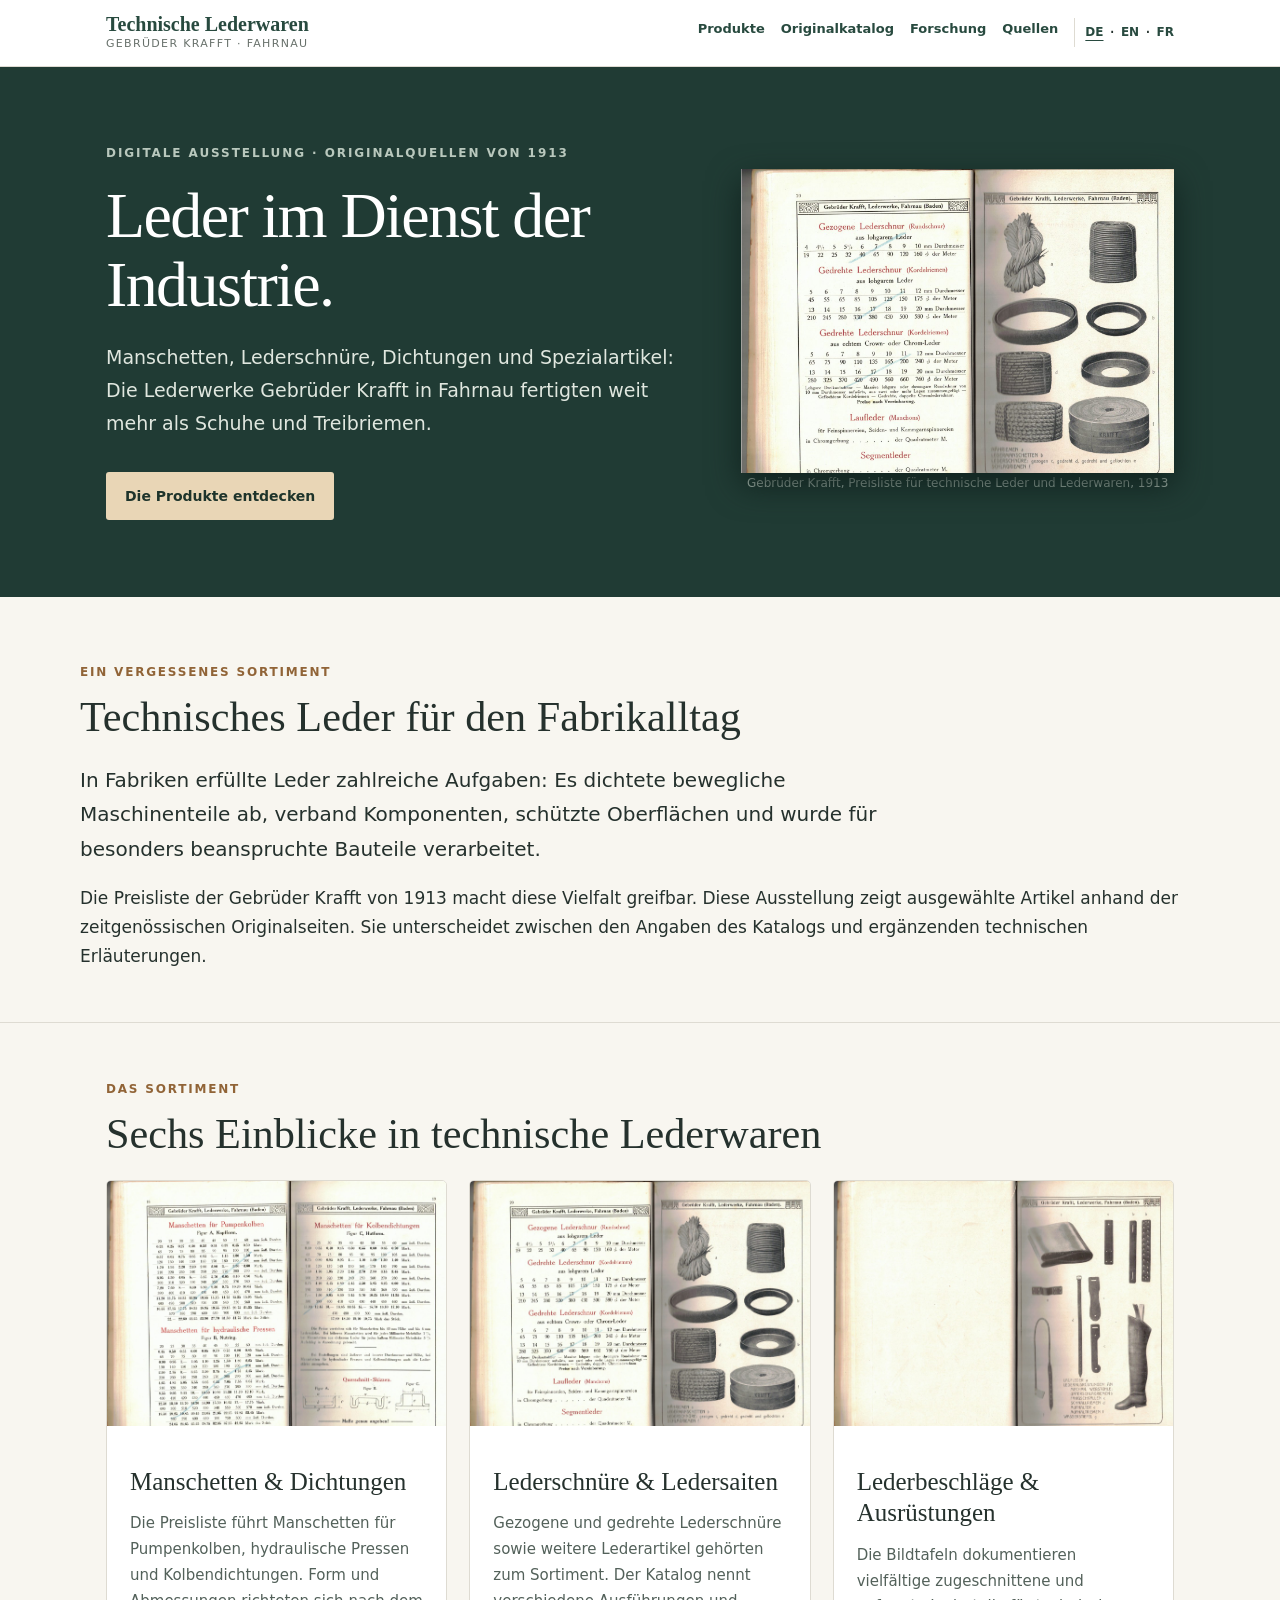
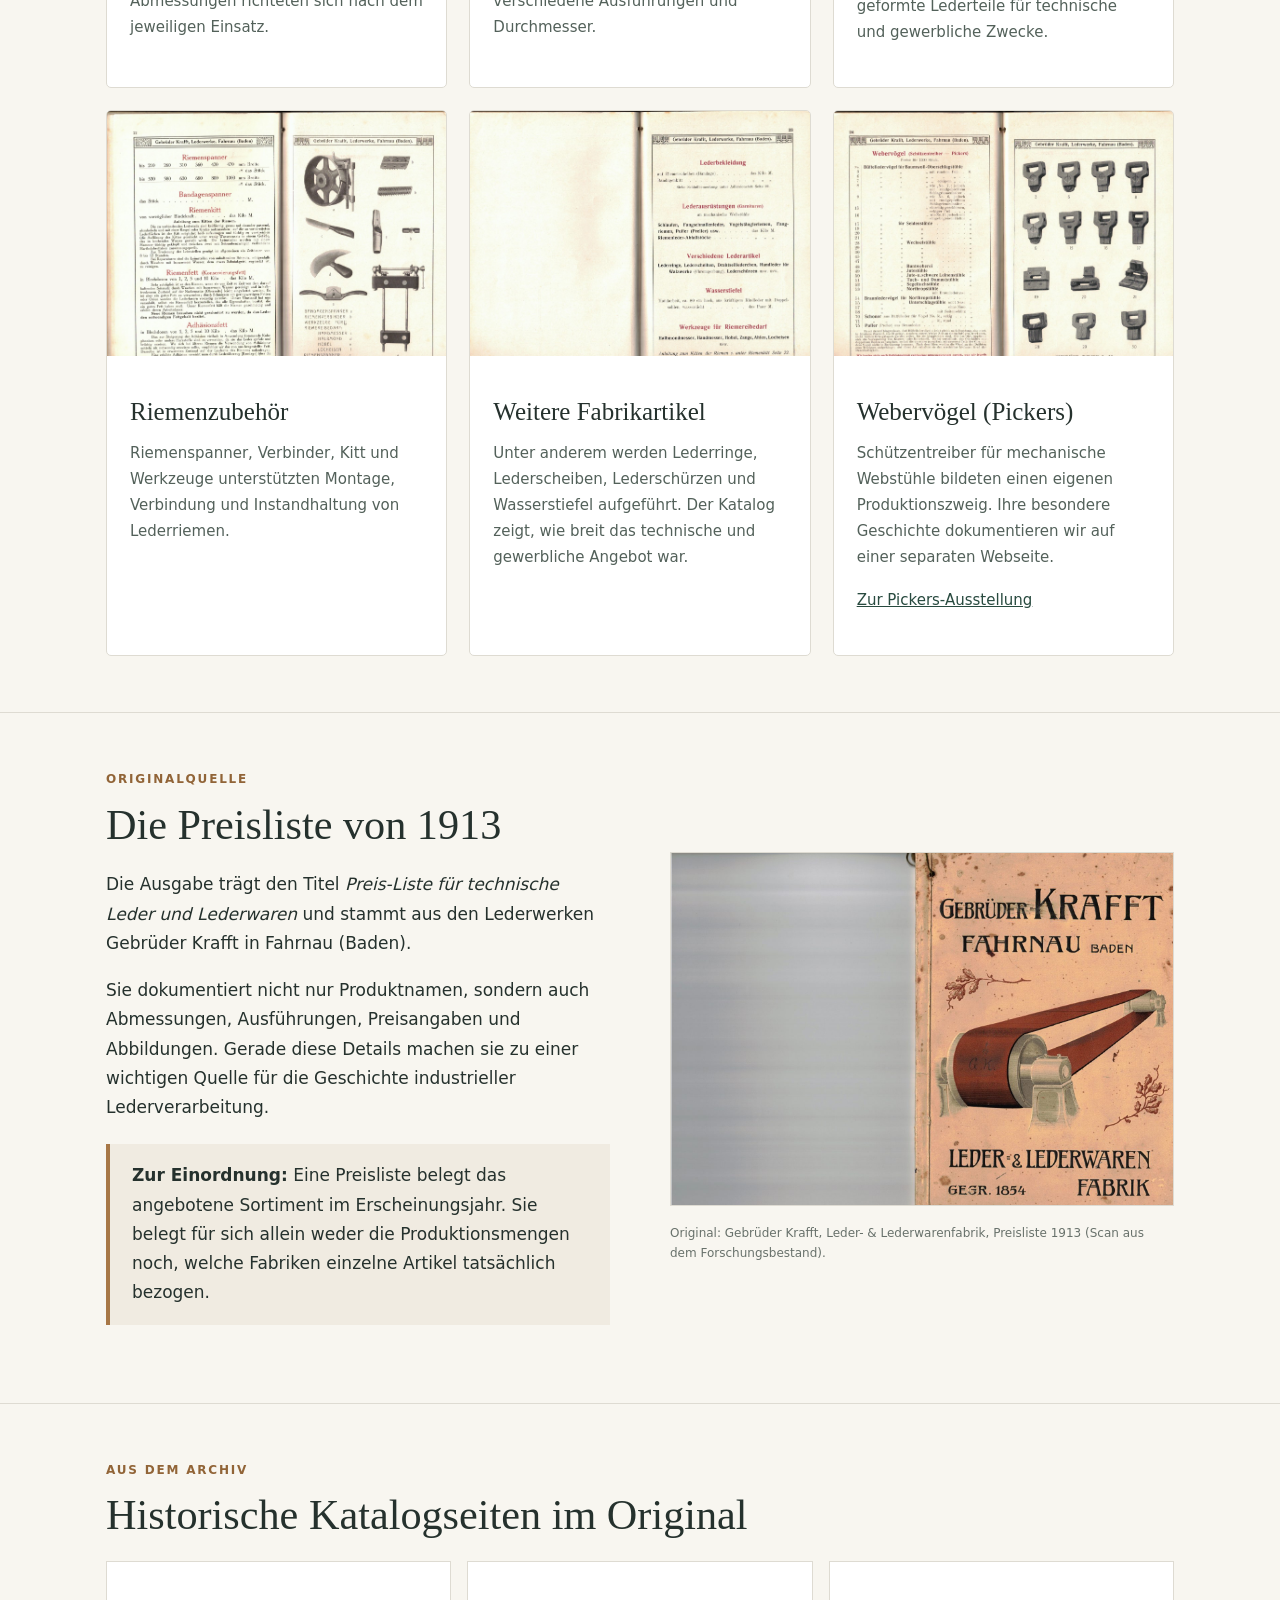
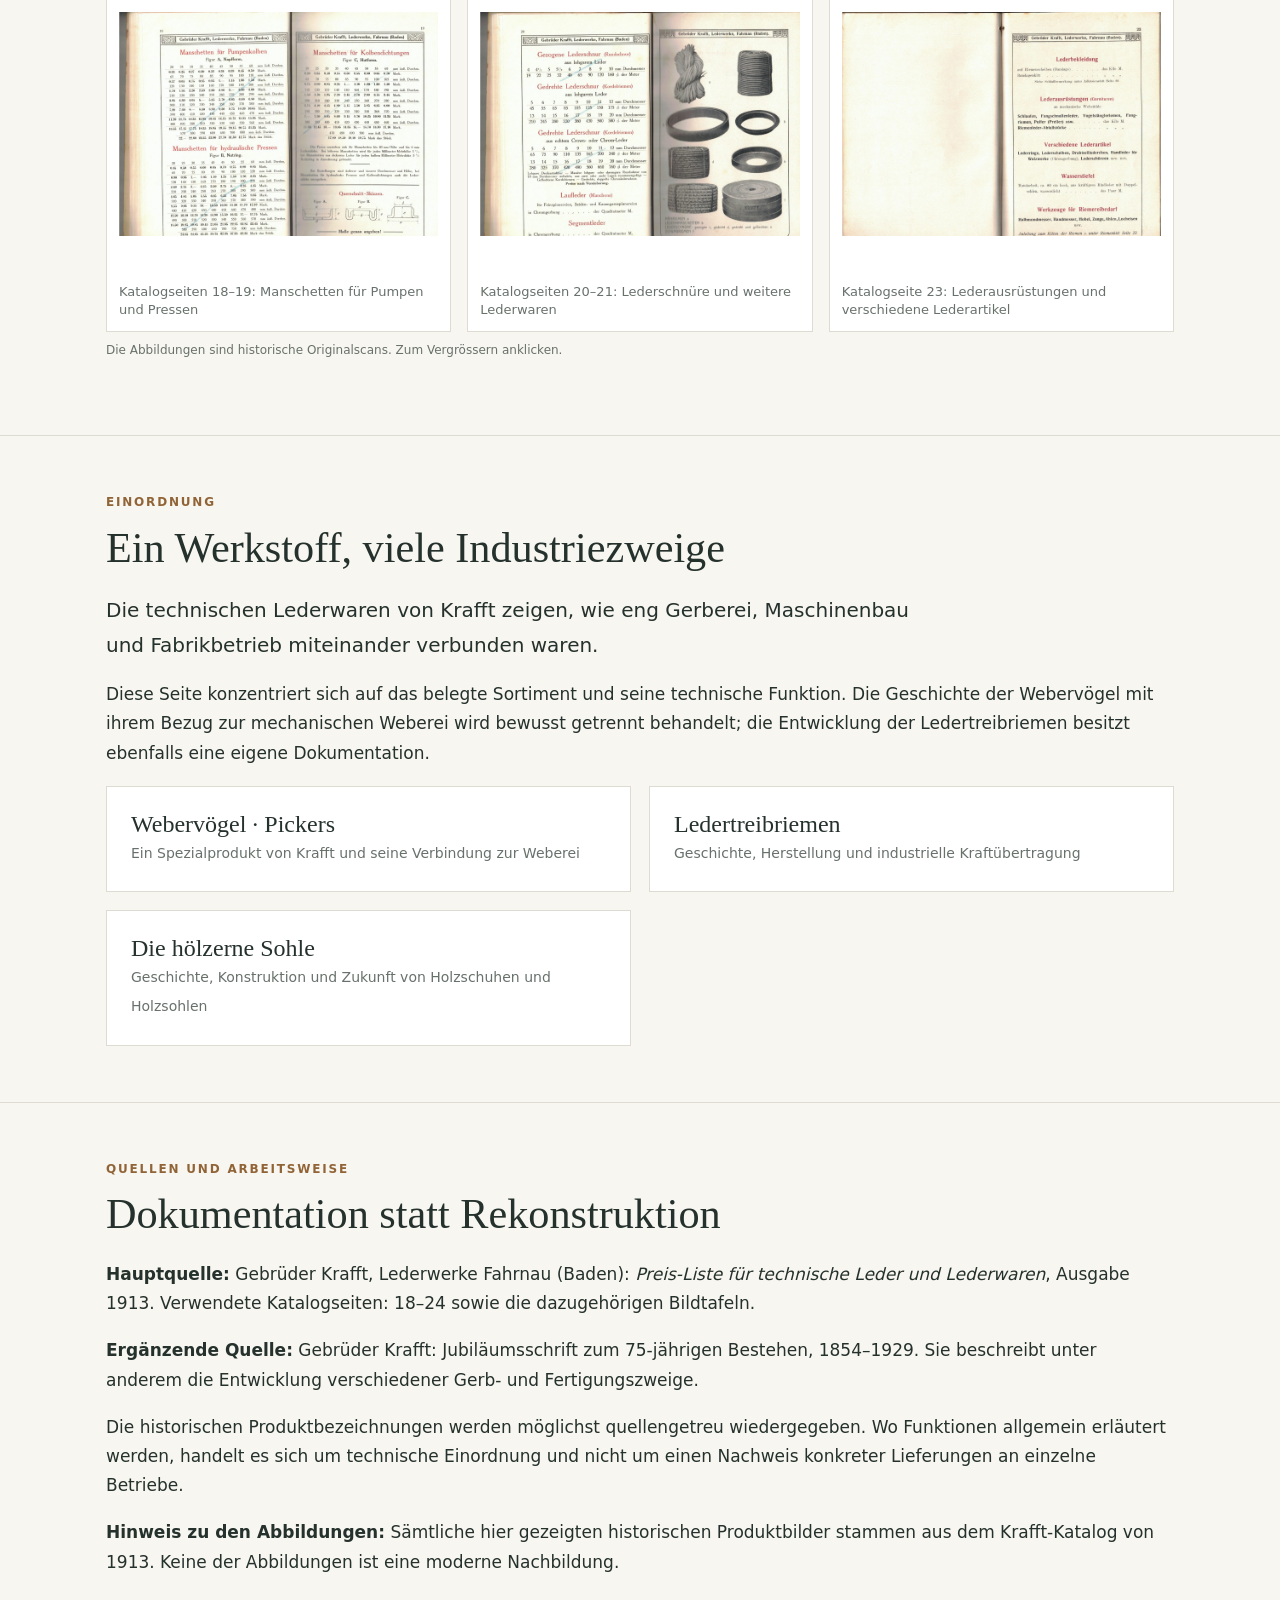
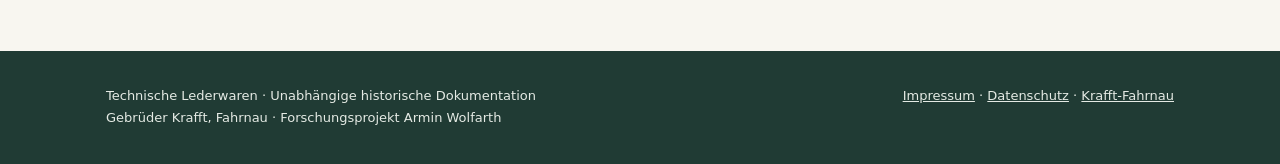
==== commit f2c11e50: "Add files via upload" ====
--- a/index.html
+++ b/index.html
@@ -1,32 +1,33 @@
-<!doctype html>
+<!DOCTYPE html>
+
 <html lang="de">
 <head>
-<meta charset="utf-8">
-<meta name="viewport" content="width=device-width, initial-scale=1">
+<meta charset="utf-8"/>
+<meta content="width=device-width, initial-scale=1" name="viewport"/>
 <title>Technische Lederwaren – Gebrüder Krafft Fahrnau | Historischer Katalog 1913</title>
-<meta name="description" content="Historische technische Lederwaren der Gebrüder Krafft in Fahrnau: Manschetten, Dichtungen, Lederschnüre und Fabrikartikel aus dem Originalkatalog von 1913.">
-<meta name="robots" content="index,follow">
-<link rel="canonical" href="https://technische-lederwaren.krafft-fahrnau.de/">
-<link rel="stylesheet" href="style.css">
-</head>
+<meta content="Historische technische Lederwaren der Gebrüder Krafft in Fahrnau: Manschetten, Dichtungen, Lederschnüre und Fabrikartikel aus dem Originalkatalog von 1913." name="description"/>
+<meta content="index,follow" name="robots"/>
+<link href="https://technische-lederwaren.krafft-fahrnau.de/" rel="canonical"/>
+<link href="style.css" rel="stylesheet"/>
+<link href="https://technische-lederwaren.krafft-fahrnau.de/" hreflang="de" rel="alternate"/><link href="https://technische-lederwaren.krafft-fahrnau.de/en/" hreflang="en" rel="alternate"/><link href="https://technische-lederwaren.krafft-fahrnau.de/fr/" hreflang="fr" rel="alternate"/></head>
 <body>
-<header><div class="wrap"><a class="brand" href="index.html">Technische Lederwaren<small>Gebrüder Krafft · Fahrnau</small></a><nav aria-label="Hauptnavigation"><a href="index.html#produkte">Produkte</a><a href="index.html#katalog">Originalkatalog</a><a href="index.html#forschung">Forschung</a><a href="index.html#quellen">Quellen</a></nav></div></header>
-<section class="hero"><div class="wrap"><div><div class="eyebrow">Digitale Ausstellung · Originalquellen von 1913</div><h1>Leder im Dienst der Industrie.</h1><p>Manschetten, Lederschnüre, Dichtungen und Spezialartikel: Die Lederwerke Gebrüder Krafft in Fahrnau fertigten weit mehr als Schuhe und Treibriemen.</p><a class="btn" href="#produkte">Die Produkte entdecken</a></div><figure><img src="assets/katalog-14.jpg" alt="Originalkatalog Gebrüder Krafft 1913: Lederschnüre und Abbildungen technischer Lederartikel"><figcaption>Gebrüder Krafft, Preisliste für technische Leder und Lederwaren, 1913</figcaption></figure></div></section>
+<header><div class="wrap"><a class="brand" href="index.html">Technische Lederwaren<small>Gebrüder Krafft · Fahrnau</small></a><nav aria-label="Hauptnavigation"><a href="index.html#produkte">Produkte</a><a href="index.html#katalog">Originalkatalog</a><a href="index.html#forschung">Forschung</a><a href="index.html#quellen">Quellen</a><span aria-label="Sprachen" class="language-switch"><a aria-current="page" href="./">DE</a> · <a href="en/">EN</a> · <a href="fr/">FR</a></span></nav></div></header>
+<section class="hero"><div class="wrap"><div><div class="eyebrow">Digitale Ausstellung · Originalquellen von 1913</div><h1>Leder im Dienst der Industrie.</h1><p>Manschetten, Lederschnüre, Dichtungen und Spezialartikel: Die Lederwerke Gebrüder Krafft in Fahrnau fertigten weit mehr als Schuhe und Treibriemen.</p><a class="btn" href="#produkte">Die Produkte entdecken</a></div><figure><img alt="Originalkatalog Gebrüder Krafft 1913: Lederschnüre und Abbildungen technischer Lederartikel" src="assets/katalog-14.jpg"/><figcaption>Gebrüder Krafft, Preisliste für technische Leder und Lederwaren, 1913</figcaption></figure></div></section>
 <main>
 <section class="intro wrap"><div class="kicker">Ein vergessenes Sortiment</div><h2>Technisches Leder für den Fabrikalltag</h2><p class="lead">In Fabriken erfüllte Leder zahlreiche Aufgaben: Es dichtete bewegliche Maschinenteile ab, verband Komponenten, schützte Oberflächen und wurde für besonders beanspruchte Bauteile verarbeitet.</p><p>Die Preisliste der Gebrüder Krafft von 1913 macht diese Vielfalt greifbar. Diese Ausstellung zeigt ausgewählte Artikel anhand der zeitgenössischen Originalseiten. Sie unterscheidet zwischen den Angaben des Katalogs und ergänzenden technischen Erläuterungen.</p></section>
 <section class="section" id="produkte"><div class="wrap"><div class="kicker">Das Sortiment</div><h2>Sechs Einblicke in technische Lederwaren</h2><div class="cards">
-<article class="card"><img loading="lazy" src="assets/katalog-13.jpg" alt="Katalogseiten 18 und 19 mit Manschetten für Pumpenkolben und hydraulische Pressen"><div class="inside"><h3>Manschetten &amp; Dichtungen</h3><p>Die Preisliste führt Manschetten für Pumpenkolben, hydraulische Pressen und Kolbendichtungen. Form und Abmessungen richteten sich nach dem jeweiligen Einsatz.</p></div></article>
-<article class="card"><img loading="lazy" src="assets/katalog-14.jpg" alt="Katalogseiten 20 und 21 mit Lederschnüren und technischen Lederprodukten"><div class="inside"><h3>Lederschnüre &amp; Ledersaiten</h3><p>Gezogene und gedrehte Lederschnüre sowie weitere Lederartikel gehörten zum Sortiment. Der Katalog nennt verschiedene Ausführungen und Durchmesser.</p></div></article>
-<article class="card"><img loading="lazy" src="assets/katalog-15.jpg" alt="Historische Abbildungen von Lederausrüstungen und Zubehör im Krafft-Katalog"><div class="inside"><h3>Lederbeschläge &amp; Ausrüstungen</h3><p>Die Bildtafeln dokumentieren vielfältige zugeschnittene und geformte Lederteile für technische und gewerbliche Zwecke.</p></div></article>
-<article class="card"><img loading="lazy" src="assets/katalog-17.jpg" alt="Katalogseite mit Riemenspannern, Riemenkitt und Werkzeugen"><div class="inside"><h3>Riemenzubehör</h3><p>Riemenspanner, Verbinder, Kitt und Werkzeuge unterstützten Montage, Verbindung und Instandhaltung von Lederriemen.</p></div></article>
-<article class="card"><img loading="lazy" src="assets/katalog-18.jpg" alt="Katalogseite mit Lederausrüstungen, Lederartikeln und Wasserstiefeln"><div class="inside"><h3>Weitere Fabrikartikel</h3><p>Unter anderem werden Lederringe, Lederscheiben, Lederschürzen und Wasserstiefel aufgeführt. Der Katalog zeigt, wie breit das technische und gewerbliche Angebot war.</p></div></article>
-<article class="card"><img loading="lazy" src="assets/katalog-19.jpg" alt="Krafft-Katalog Seite 24 mit Webervögeln und Picker-Abbildungen"><div class="inside"><h3>Webervögel (Pickers)</h3><p>Schützentreiber für mechanische Webstühle bildeten einen eigenen Produktionszweig. Ihre besondere Geschichte dokumentieren wir auf einer separaten Webseite.</p><p><a href="https://pickers.krafft-fahrnau.de/">Zur Pickers-Ausstellung</a></p></div></article>
+<article class="card"><img alt="Katalogseiten 18 und 19 mit Manschetten für Pumpenkolben und hydraulische Pressen" loading="lazy" src="assets/katalog-13.jpg"/><div class="inside"><h3>Manschetten &amp; Dichtungen</h3><p>Die Preisliste führt Manschetten für Pumpenkolben, hydraulische Pressen und Kolbendichtungen. Form und Abmessungen richteten sich nach dem jeweiligen Einsatz.</p></div></article>
+<article class="card"><img alt="Katalogseiten 20 und 21 mit Lederschnüren und technischen Lederprodukten" loading="lazy" src="assets/katalog-14.jpg"/><div class="inside"><h3>Lederschnüre &amp; Ledersaiten</h3><p>Gezogene und gedrehte Lederschnüre sowie weitere Lederartikel gehörten zum Sortiment. Der Katalog nennt verschiedene Ausführungen und Durchmesser.</p></div></article>
+<article class="card"><img alt="Historische Abbildungen von Lederausrüstungen und Zubehör im Krafft-Katalog" loading="lazy" src="assets/katalog-15.jpg"/><div class="inside"><h3>Lederbeschläge &amp; Ausrüstungen</h3><p>Die Bildtafeln dokumentieren vielfältige zugeschnittene und geformte Lederteile für technische und gewerbliche Zwecke.</p></div></article>
+<article class="card"><img alt="Katalogseite mit Riemenspannern, Riemenkitt und Werkzeugen" loading="lazy" src="assets/katalog-17.jpg"/><div class="inside"><h3>Riemenzubehör</h3><p>Riemenspanner, Verbinder, Kitt und Werkzeuge unterstützten Montage, Verbindung und Instandhaltung von Lederriemen.</p></div></article>
+<article class="card"><img alt="Katalogseite mit Lederausrüstungen, Lederartikeln und Wasserstiefeln" loading="lazy" src="assets/katalog-18.jpg"/><div class="inside"><h3>Weitere Fabrikartikel</h3><p>Unter anderem werden Lederringe, Lederscheiben, Lederschürzen und Wasserstiefel aufgeführt. Der Katalog zeigt, wie breit das technische und gewerbliche Angebot war.</p></div></article>
+<article class="card"><img alt="Krafft-Katalog Seite 24 mit Webervögeln und Picker-Abbildungen" loading="lazy" src="assets/katalog-19.jpg"/><div class="inside"><h3>Webervögel (Pickers)</h3><p>Schützentreiber für mechanische Webstühle bildeten einen eigenen Produktionszweig. Ihre besondere Geschichte dokumentieren wir auf einer separaten Webseite.</p><p><a href="https://pickers.krafft-fahrnau.de/">Zur Pickers-Ausstellung</a></p></div></article>
 </div></div></section>
-<section class="section" id="katalog"><div class="wrap split"><div><div class="kicker">Originalquelle</div><h2>Die Preisliste von 1913</h2><p>Die Ausgabe trägt den Titel <em>Preis-Liste für technische Leder und Lederwaren</em> und stammt aus den Lederwerken Gebrüder Krafft in Fahrnau (Baden).</p><p>Sie dokumentiert nicht nur Produktnamen, sondern auch Abmessungen, Ausführungen, Preisangaben und Abbildungen. Gerade diese Details machen sie zu einer wichtigen Quelle für die Geschichte industrieller Lederverarbeitung.</p><div class="note"><strong>Zur Einordnung:</strong> Eine Preisliste belegt das angebotene Sortiment im Erscheinungsjahr. Sie belegt für sich allein weder die Produktionsmengen noch, welche Fabriken einzelne Artikel tatsächlich bezogen.</div></div><div><img loading="lazy" src="assets/katalog-1.jpg" alt="Titelblatt des Krafft-Katalogs Leder und Lederwaren, Ausgabe 1913"><div class="caption">Original: Gebrüder Krafft, Leder- &amp; Lederwarenfabrik, Preisliste 1913 (Scan aus dem Forschungsbestand).</div></div></div></section>
-<section class="section"><div class="wrap"><div class="kicker">Aus dem Archiv</div><h2>Historische Katalogseiten im Original</h2><div class="gallery"><figure><a href="assets/katalog-13.jpg" target="_blank" rel="noopener" aria-label="Katalogseiten 18 bis 19 vergrössern"><img loading="lazy" src="assets/katalog-13.jpg" alt="Manschetten für Pumpenkolben und hydraulische Pressen"></a><figcaption>Katalogseiten 18–19: Manschetten für Pumpen und Pressen</figcaption></figure><figure><a href="assets/katalog-14.jpg" target="_blank" rel="noopener" aria-label="Katalogseiten 20 bis 21 vergrössern"><img loading="lazy" src="assets/katalog-14.jpg" alt="Lederschnüre und Manschon-Leder"></a><figcaption>Katalogseiten 20–21: Lederschnüre und weitere Lederwaren</figcaption></figure><figure><a href="assets/katalog-18.jpg" target="_blank" rel="noopener" aria-label="Katalogseite 23 vergrössern"><img loading="lazy" src="assets/katalog-18.jpg" alt="Verschiedene Lederartikel und Wasserstiefel"></a><figcaption>Katalogseite 23: Lederausrüstungen und verschiedene Lederartikel</figcaption></figure></div><p class="caption">Die Abbildungen sind historische Originalscans. Zum Vergrössern anklicken.</p></div></section>
+<section class="section" id="katalog"><div class="wrap split"><div><div class="kicker">Originalquelle</div><h2>Die Preisliste von 1913</h2><p>Die Ausgabe trägt den Titel <em>Preis-Liste für technische Leder und Lederwaren</em> und stammt aus den Lederwerken Gebrüder Krafft in Fahrnau (Baden).</p><p>Sie dokumentiert nicht nur Produktnamen, sondern auch Abmessungen, Ausführungen, Preisangaben und Abbildungen. Gerade diese Details machen sie zu einer wichtigen Quelle für die Geschichte industrieller Lederverarbeitung.</p><div class="note"><strong>Zur Einordnung:</strong> Eine Preisliste belegt das angebotene Sortiment im Erscheinungsjahr. Sie belegt für sich allein weder die Produktionsmengen noch, welche Fabriken einzelne Artikel tatsächlich bezogen.</div></div><div><img alt="Titelblatt des Krafft-Katalogs Leder und Lederwaren, Ausgabe 1913" loading="lazy" src="assets/katalog-1.jpg"/><div class="caption">Original: Gebrüder Krafft, Leder- &amp; Lederwarenfabrik, Preisliste 1913 (Scan aus dem Forschungsbestand).</div></div></div></section>
+<section class="section"><div class="wrap"><div class="kicker">Aus dem Archiv</div><h2>Historische Katalogseiten im Original</h2><div class="gallery"><figure><a aria-label="Katalogseiten 18 bis 19 vergrössern" href="assets/katalog-13.jpg" rel="noopener" target="_blank"><img alt="Manschetten für Pumpenkolben und hydraulische Pressen" loading="lazy" src="assets/katalog-13.jpg"/></a><figcaption>Katalogseiten 18–19: Manschetten für Pumpen und Pressen</figcaption></figure><figure><a aria-label="Katalogseiten 20 bis 21 vergrössern" href="assets/katalog-14.jpg" rel="noopener" target="_blank"><img alt="Lederschnüre und Manschon-Leder" loading="lazy" src="assets/katalog-14.jpg"/></a><figcaption>Katalogseiten 20–21: Lederschnüre und weitere Lederwaren</figcaption></figure><figure><a aria-label="Katalogseite 23 vergrössern" href="assets/katalog-18.jpg" rel="noopener" target="_blank"><img alt="Verschiedene Lederartikel und Wasserstiefel" loading="lazy" src="assets/katalog-18.jpg"/></a><figcaption>Katalogseite 23: Lederausrüstungen und verschiedene Lederartikel</figcaption></figure></div><p class="caption">Die Abbildungen sind historische Originalscans. Zum Vergrössern anklicken.</p></div></section>
 <section class="section" id="forschung"><div class="wrap"><div class="kicker">Einordnung</div><h2>Ein Werkstoff, viele Industriezweige</h2><p class="lead">Die technischen Lederwaren von Krafft zeigen, wie eng Gerberei, Maschinenbau und Fabrikbetrieb miteinander verbunden waren.</p><p>Diese Seite konzentriert sich auf das belegte Sortiment und seine technische Funktion. Die Geschichte der Webervögel mit ihrem Bezug zur mechanischen Weberei wird bewusst getrennt behandelt; die Entwicklung der Ledertreibriemen besitzt ebenfalls eine eigene Dokumentation.</p><div class="links"><a class="linkbox" href="https://pickers.krafft-fahrnau.de/"><strong>Webervögel · Pickers</strong><span>Ein Spezialprodukt von Krafft und seine Verbindung zur Weberei</span></a><a class="linkbox" href="https://ledertreibriemen.de/"><strong>Ledertreibriemen</strong><span>Geschichte, Herstellung und industrielle Kraftübertragung</span></a><a class="linkbox" href="https://hoelzernesohle.de/"><strong>Die hölzerne Sohle</strong><span>Geschichte, Konstruktion und Zukunft von Holzschuhen und Holzsohlen</span></a></div></div></section>
 <section class="section" id="quellen"><div class="wrap"><div class="kicker">Quellen und Arbeitsweise</div><h2>Dokumentation statt Rekonstruktion</h2><p><strong>Hauptquelle:</strong> Gebrüder Krafft, Lederwerke Fahrnau (Baden): <em>Preis-Liste für technische Leder und Lederwaren</em>, Ausgabe 1913. Verwendete Katalogseiten: 18–24 sowie die dazugehörigen Bildtafeln.</p><p><strong>Ergänzende Quelle:</strong> Gebrüder Krafft: Jubiläumsschrift zum 75-jährigen Bestehen, 1854–1929. Sie beschreibt unter anderem die Entwicklung verschiedener Gerb- und Fertigungszweige.</p><p>Die historischen Produktbezeichnungen werden möglichst quellengetreu wiedergegeben. Wo Funktionen allgemein erläutert werden, handelt es sich um technische Einordnung und nicht um einen Nachweis konkreter Lieferungen an einzelne Betriebe.</p><p><strong>Hinweis zu den Abbildungen:</strong> Sämtliche hier gezeigten historischen Produktbilder stammen aus dem Krafft-Katalog von 1913. Keine der Abbildungen ist eine moderne Nachbildung.</p></div></section>
 </main>
-<footer><div class="wrap"><div>Technische Lederwaren · Unabhängige historische Dokumentation<br>Gebrüder Krafft, Fahrnau · Forschungsprojekt Armin Wolfarth</div><div><a href="impressum.html">Impressum</a> · <a href="datenschutz.html">Datenschutz</a> · <a href="https://krafft-fahrnau.de/">Krafft-Fahrnau</a></div></div></footer>
+<footer><div class="wrap"><div>Technische Lederwaren · Unabhängige historische Dokumentation<br/>Gebrüder Krafft, Fahrnau · Forschungsprojekt Armin Wolfarth</div><div><a href="impressum.html">Impressum</a> · <a href="datenschutz.html">Datenschutz</a> · <a href="https://krafft-fahrnau.de/">Krafft-Fahrnau</a></div></div></footer>
 </body>
 </html>
--- a/style.css
+++ b/style.css
@@ -1,2 +1,4 @@
 
-:root{--ink:#25312d;--muted:#68716b;--paper:#f8f6f0;--white:#fff;--green:#284a3f;--gold:#a77746;--line:#dedbd2}*{box-sizing:border-box}html{scroll-behavior:smooth}body{margin:0;background:var(--paper);color:var(--ink);font:17px/1.72 system-ui,-apple-system,'Segoe UI',sans-serif}a{color:var(--green)}a:hover{text-decoration-color:var(--gold)}.wrap{max-width:1120px;margin:auto;padding:0 26px}header{background:white;border-bottom:1px solid var(--line);position:sticky;top:0;z-index:5}header .wrap{display:flex;justify-content:space-between;align-items:center;gap:20px;padding-top:13px;padding-bottom:13px}.brand{font-family:Georgia,serif;font-weight:bold;font-size:20px;text-decoration:none;line-height:1.15}.brand small{display:block;font:11px/1.5 system-ui;letter-spacing:.12em;text-transform:uppercase;color:var(--muted)}nav{display:flex;gap:16px;flex-wrap:wrap}nav a{font-size:13px;text-decoration:none;font-weight:650}.hero{background:#203b34;color:white;overflow:hidden}.hero .wrap{display:grid;grid-template-columns:1.15fr .85fr;align-items:center;gap:50px;min-height:530px}.eyebrow{text-transform:uppercase;letter-spacing:.16em;font-size:12px;font-weight:750;color:#b9c8bd}.hero h1{font:normal clamp(39px,5vw,68px)/1.08 Georgia,serif;letter-spacing:-.025em;margin:18px 0 22px}.hero p{color:#e0e7df;max-width:610px;font-size:19px}.hero figure{margin:0;align-self:stretch;display:flex;flex-direction:column;justify-content:center;padding:25px 0}.hero img{width:100%;max-height:455px;object-fit:contain;filter:drop-shadow(0 12px 16px #10221e)}.hero figcaption{font-size:12px;color:#b9c8bd;text-align:center}.btn{display:inline-block;margin-top:15px;background:#e9d6b6;color:#1e342b;padding:12px 19px;border-radius:3px;text-decoration:none;font-weight:750;font-size:14px}.intro{padding:65px 0 32px}.kicker{color:#916437;text-transform:uppercase;font-size:12px;font-weight:750;letter-spacing:.15em}h2{font:normal clamp(30px,3.3vw,45px)/1.2 Georgia,serif;margin:10px 0 20px}h3{font:normal 25px/1.25 Georgia,serif;margin:8px 0 14px}p{margin:0 0 18px}.lead{font-size:20px;max-width:820px}.section{padding:56px 0;border-top:1px solid var(--line)}.cards{display:grid;grid-template-columns:repeat(3,1fr);gap:22px}.card{background:white;border:1px solid var(--line);border-radius:5px;overflow:hidden}.card img{width:100%;height:245px;object-fit:cover;object-position:center}.card .inside{padding:23px}.card p{font-size:15px;color:#53615a}.split{display:grid;grid-template-columns:1fr 1fr;gap:60px;align-items:center}.split img{width:100%;border:1px solid var(--line);background:white}.caption{font-size:12px;color:var(--muted);margin-top:8px}.gallery{display:grid;grid-template-columns:repeat(3,1fr);gap:16px}.gallery figure{margin:0;background:white;border:1px solid var(--line);padding:12px}.gallery img{width:100%;height:300px;object-fit:contain}.gallery figcaption{font-size:13px;color:var(--muted);line-height:1.4}.note{border-left:4px solid var(--gold);padding:17px 22px;background:#f0ebe1;margin:22px 0}.links{display:grid;grid-template-columns:1fr 1fr;gap:18px}.linkbox{display:block;background:white;border:1px solid var(--line);padding:24px;text-decoration:none}.linkbox strong{display:block;font:24px Georgia,serif;color:var(--ink)}.linkbox span{color:var(--muted);font-size:14px}footer{background:#203b34;color:#e4eae4;padding:34px 0;font-size:13px}footer a{color:#e4eae4}footer .wrap{display:flex;justify-content:space-between;gap:20px;flex-wrap:wrap}.legal{max-width:780px;padding-top:65px;padding-bottom:85px}ul{padding-left:22px}li{margin-bottom:9px}@media(max-width:800px){header{position:static}header .wrap{display:block}nav{margin-top:14px}.hero .wrap,.split{grid-template-columns:1fr;gap:10px}.hero .wrap{padding-top:55px}.hero figure{padding-bottom:35px}.cards,.gallery,.links{grid-template-columns:1fr}.gallery img{height:auto;max-height:480px}.card img{height:300px}}+:root{--ink:#25312d;--muted:#68716b;--paper:#f8f6f0;--white:#fff;--green:#284a3f;--gold:#a77746;--line:#dedbd2}*{box-sizing:border-box}html{scroll-behavior:smooth}body{margin:0;background:var(--paper);color:var(--ink);font:17px/1.72 system-ui,-apple-system,'Segoe UI',sans-serif}a{color:var(--green)}a:hover{text-decoration-color:var(--gold)}.wrap{max-width:1120px;margin:auto;padding:0 26px}header{background:white;border-bottom:1px solid var(--line);position:sticky;top:0;z-index:5}header .wrap{display:flex;justify-content:space-between;align-items:center;gap:20px;padding-top:13px;padding-bottom:13px}.brand{font-family:Georgia,serif;font-weight:bold;font-size:20px;text-decoration:none;line-height:1.15}.brand small{display:block;font:11px/1.5 system-ui;letter-spacing:.12em;text-transform:uppercase;color:var(--muted)}nav{display:flex;gap:16px;flex-wrap:wrap}nav a{font-size:13px;text-decoration:none;font-weight:650}.hero{background:#203b34;color:white;overflow:hidden}.hero .wrap{display:grid;grid-template-columns:1.15fr .85fr;align-items:center;gap:50px;min-height:530px}.eyebrow{text-transform:uppercase;letter-spacing:.16em;font-size:12px;font-weight:750;color:#b9c8bd}.hero h1{font:normal clamp(39px,5vw,68px)/1.08 Georgia,serif;letter-spacing:-.025em;margin:18px 0 22px}.hero p{color:#e0e7df;max-width:610px;font-size:19px}.hero figure{margin:0;align-self:stretch;display:flex;flex-direction:column;justify-content:center;padding:25px 0}.hero img{width:100%;max-height:455px;object-fit:contain;filter:drop-shadow(0 12px 16px #10221e)}.hero figcaption{font-size:12px;color:#b9c8bd;text-align:center}.btn{display:inline-block;margin-top:15px;background:#e9d6b6;color:#1e342b;padding:12px 19px;border-radius:3px;text-decoration:none;font-weight:750;font-size:14px}.intro{padding:65px 0 32px}.kicker{color:#916437;text-transform:uppercase;font-size:12px;font-weight:750;letter-spacing:.15em}h2{font:normal clamp(30px,3.3vw,45px)/1.2 Georgia,serif;margin:10px 0 20px}h3{font:normal 25px/1.25 Georgia,serif;margin:8px 0 14px}p{margin:0 0 18px}.lead{font-size:20px;max-width:820px}.section{padding:56px 0;border-top:1px solid var(--line)}.cards{display:grid;grid-template-columns:repeat(3,1fr);gap:22px}.card{background:white;border:1px solid var(--line);border-radius:5px;overflow:hidden}.card img{width:100%;height:245px;object-fit:cover;object-position:center}.card .inside{padding:23px}.card p{font-size:15px;color:#53615a}.split{display:grid;grid-template-columns:1fr 1fr;gap:60px;align-items:center}.split img{width:100%;border:1px solid var(--line);background:white}.caption{font-size:12px;color:var(--muted);margin-top:8px}.gallery{display:grid;grid-template-columns:repeat(3,1fr);gap:16px}.gallery figure{margin:0;background:white;border:1px solid var(--line);padding:12px}.gallery img{width:100%;height:300px;object-fit:contain}.gallery figcaption{font-size:13px;color:var(--muted);line-height:1.4}.note{border-left:4px solid var(--gold);padding:17px 22px;background:#f0ebe1;margin:22px 0}.links{display:grid;grid-template-columns:1fr 1fr;gap:18px}.linkbox{display:block;background:white;border:1px solid var(--line);padding:24px;text-decoration:none}.linkbox strong{display:block;font:24px Georgia,serif;color:var(--ink)}.linkbox span{color:var(--muted);font-size:14px}footer{background:#203b34;color:#e4eae4;padding:34px 0;font-size:13px}footer a{color:#e4eae4}footer .wrap{display:flex;justify-content:space-between;gap:20px;flex-wrap:wrap}.legal{max-width:780px;padding-top:65px;padding-bottom:85px}ul{padding-left:22px}li{margin-bottom:9px}@media(max-width:800px){header{position:static}header .wrap{display:block}nav{margin-top:14px}.hero .wrap,.split{grid-template-columns:1fr;gap:10px}.hero .wrap{padding-top:55px}.hero figure{padding-bottom:35px}.cards,.gallery,.links{grid-template-columns:1fr}.gallery img{height:auto;max-height:480px}.card img{height:300px}}
+/* Language navigation */
+.language-switch{display:inline-flex;align-items:center;gap:6px;white-space:nowrap;padding-left:10px;border-left:1px solid var(--line)}.language-switch a{font-size:12px}.language-switch a[aria-current="page"]{text-decoration:underline;text-underline-offset:4px}
